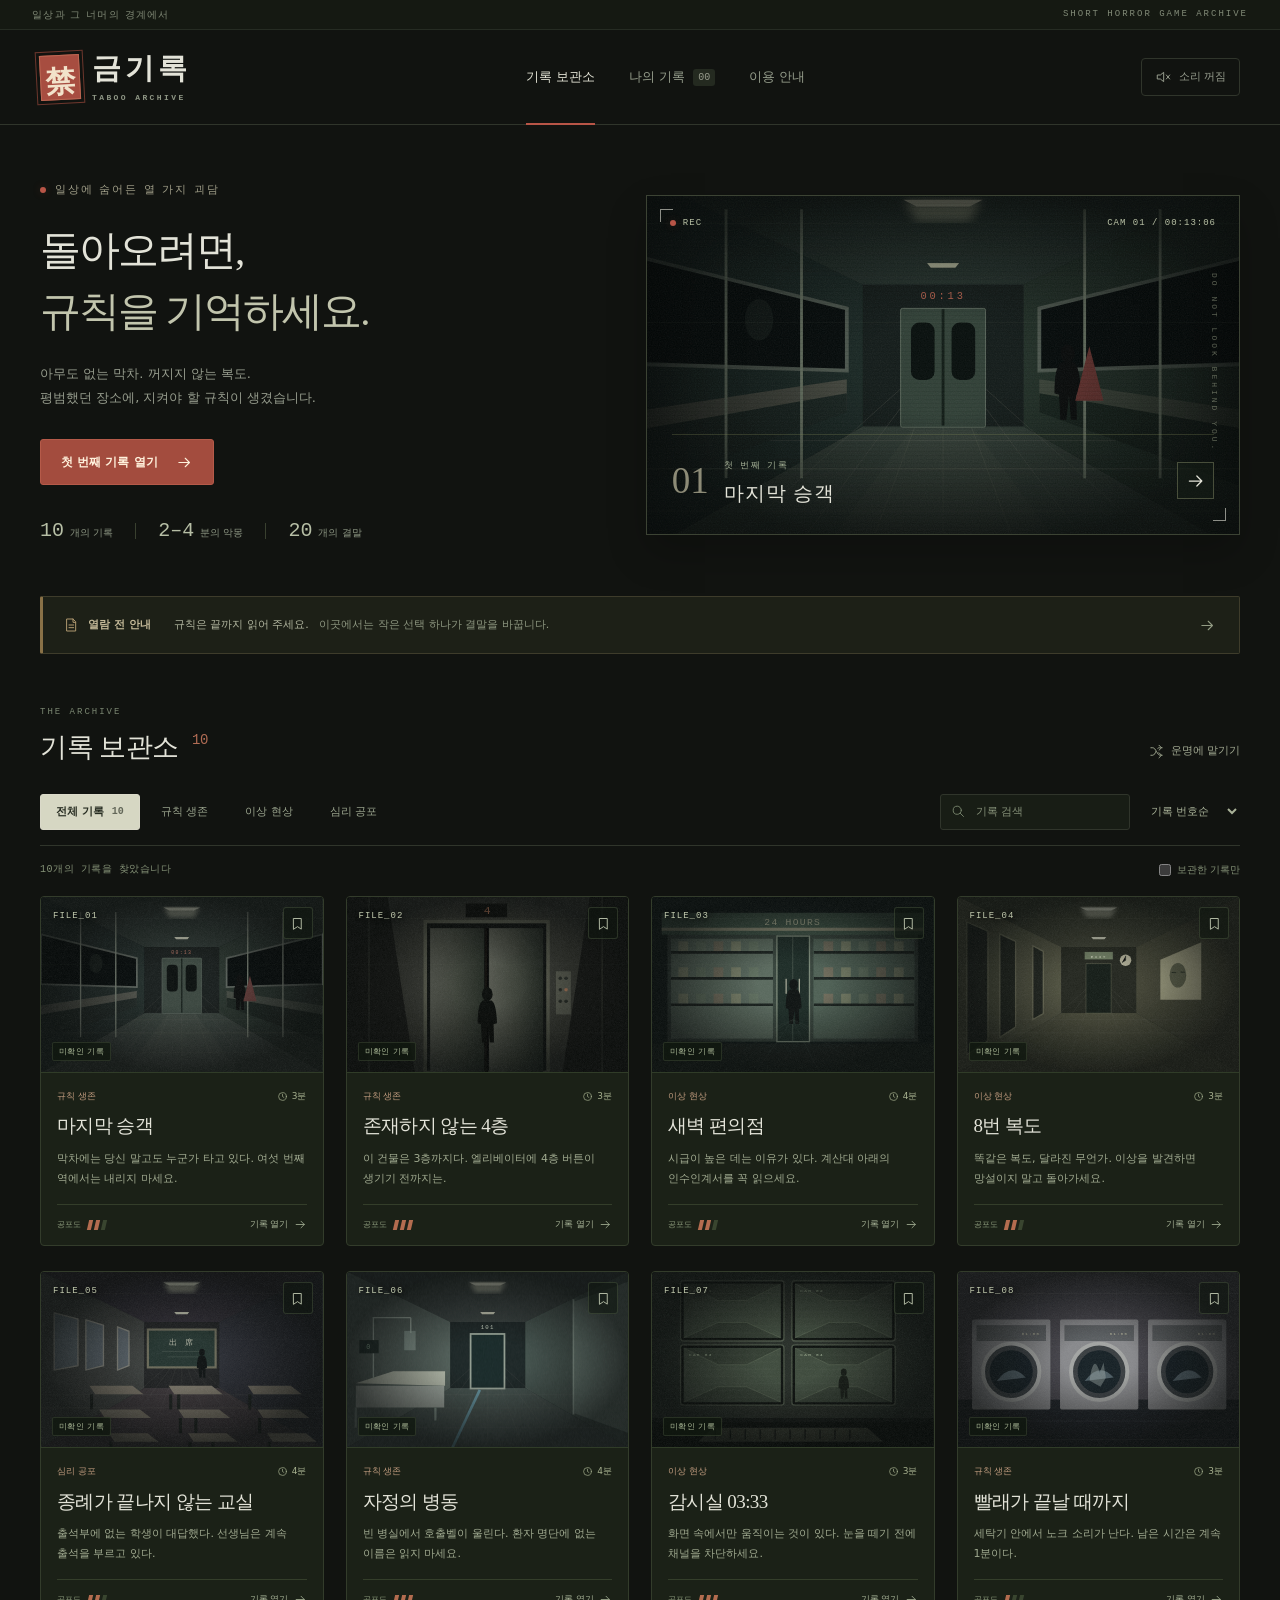
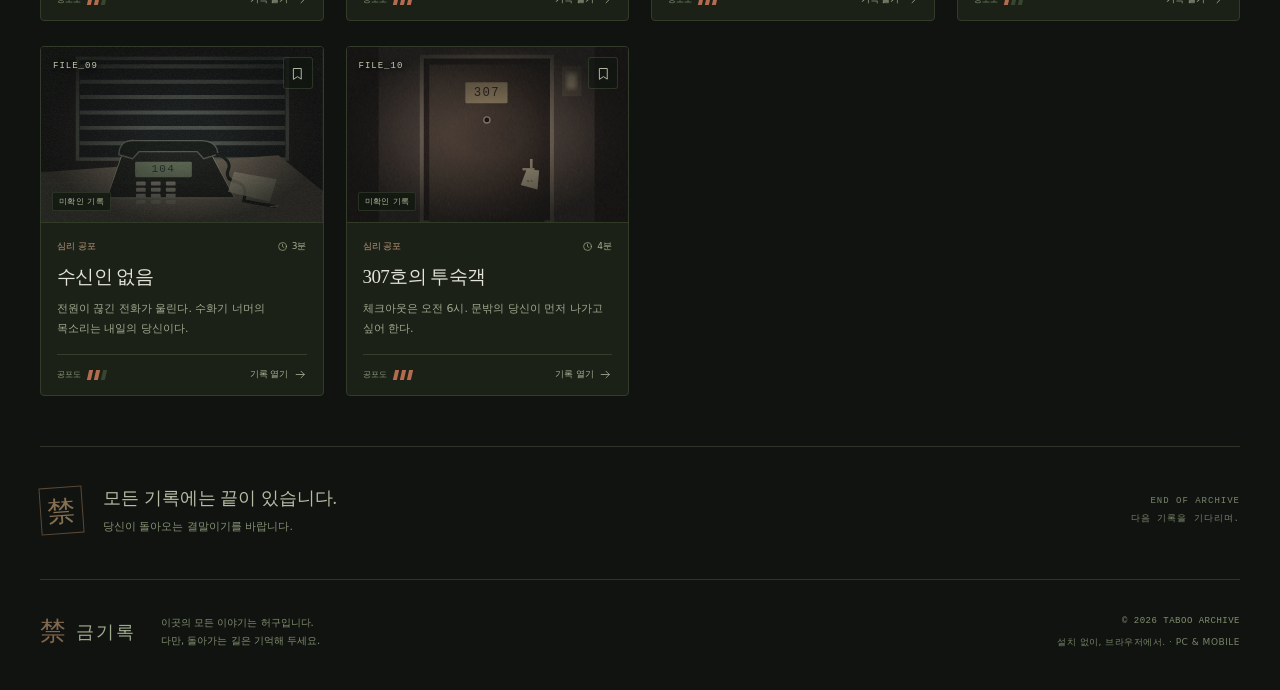
==== index.html @ 71f7e5e2 "Publish Taboo Archive with ten short horror games" ====
<!doctype html>
<html lang="ko">
<head>
  <meta charset="UTF-8">
  <meta name="viewport" content="width=device-width, initial-scale=1">
  <meta name="theme-color" content="#111210">
  <meta name="description" content="금기록. 돌아오려면 규칙을 기억하세요. 설치 없이 즐기는 열 가지 짧은 나폴리탄 공포게임.">
  <title>금기록 — 돌아오려면, 규칙을 기억하세요.</title>
  <link rel="icon" type="image/svg+xml" href="./assets/favicon.svg">
  <link rel="stylesheet" href="./src/styles.css">
  <script type="module" src="./src/app.js"></script>
</head>
<body>
  <a href="#content" class="skip-link">본문으로 건너뛰기</a>
  <div class="topline"><span>일상과 그 너머의 경계에서</span><span>SHORT HORROR GAME ARCHIVE</span></div>
  <header class="site-header">
    <div class="header-inner">
      <a class="brand" href="#" aria-label="금기록 홈"><span class="brand-seal" aria-hidden="true">禁</span><span class="brand-name">금기록<small>TABOO ARCHIVE</small></span></a>
      <nav class="main-nav" aria-label="주 메뉴"><a class="active" id="archive-link" href="#">기록 보관소</a><button id="collection-button" type="button">나의 기록 <span id="collection-count">00</span></button><button id="about-button" type="button">이용 안내</button></nav>
      <button class="sound-button" id="sound-button" type="button" aria-pressed="false" aria-label="환경음 켜기"></button>
    </div>
  </header>
  <div id="storage-warning" class="storage-warning" role="status" hidden></div>
  <main id="content" tabindex="-1"><p class="loading">기록을 불러오고 있습니다.</p></main>
  <footer class="site-footer"><a class="footer-brand" href="#">禁 <span>금기록</span></a><p>이곳의 모든 이야기는 허구입니다.<br>다만, 돌아가는 길은 기억해 두세요.</p><div><span>© 2026 TABOO ARCHIVE</span><small>설치 없이, 브라우저에서. · PC & MOBILE</small></div></footer>
  <dialog id="info-dialog" aria-labelledby="dialog-title"><div class="dialog-top"><span class="eyebrow">TABOO ARCHIVE</span><button id="close-dialog" class="icon-button" aria-label="닫기" type="button">×</button></div><div id="dialog-content"></div></dialog>
  <div id="toast" class="toast" role="status" hidden></div>
  <noscript><p class="noscript">게임을 실행하려면 브라우저의 JavaScript를 켜 주세요.</p></noscript>
</body>
</html>
---- src/styles.css ----
@charset "UTF-8";
:root{color-scheme:dark;--bg:#111310;--panel:#191c17;--paper:#d7d2bd;--text:#e3e3d8;--muted:#969c8d;--dim:#777f70;--line:#30352b;--red:#b85547;--red-bright:#d27461;--serif:"Noto Serif KR","Batang","바탕",Georgia,serif;--sans:"Pretendard","Noto Sans KR","Malgun Gothic",system-ui,sans-serif;--mono:Consolas,"Courier New",monospace}
*{box-sizing:border-box}
html{scroll-behavior:smooth;scroll-padding-top:24px}
body{margin:0;background:var(--bg);color:var(--text);font-family:var(--sans);font-size:14px;line-height:1.7;word-break:keep-all;overflow-wrap:anywhere}
button,input,select{font:inherit}
button,a,input,select,summary{-webkit-tap-highlight-color:transparent}
button,a{touch-action:manipulation}
button{color:inherit;cursor:pointer}
a{color:inherit;text-decoration:none}
button{border:0;background:none}
button:disabled{cursor:default;opacity:.4}
button:not(:disabled),a{transition:color .18s,background .18s,border-color .18s,transform .18s}
button:focus-visible,a:focus-visible,input:focus-visible,select:focus-visible,summary:focus-visible{outline:2px solid var(--red-bright);outline-offset:5px}
[tabindex="-1"]:focus{outline:none}
[hidden]{display:none!important}
::selection{background:#743b34;color:#fff}
h1,h2,h3,p{margin:0}
.icon{width:20px;height:20px;flex-shrink:0;vertical-align:middle}
.sr-only{position:absolute;width:1px;height:1px;padding:0;margin:-1px;overflow:hidden;clip:rect(0,0,0,0);white-space:nowrap;border:0}
.skip-link{position:fixed;top:-100px;left:12px;z-index:100;background:var(--paper);color:#111;padding:12px}.skip-link:focus{top:12px}
.topline{height:30px;border-bottom:1px solid #262c23;padding:0 max(32px,calc((100vw - 1240px)/2));display:flex;justify-content:space-between;align-items:center;color:#818a77;font-size:10px;letter-spacing:1.3px;background:#151912}.topline span:last-child{font-family:var(--mono);font-size:9px;letter-spacing:2px}
.site-header{border-bottom:1px solid var(--line)}
.header-inner{max-width:1240px;margin:auto;min-height:94px;display:flex;align-items:center;justify-content:space-between;gap:36px}
.brand{display:flex;gap:12px;align-items:center;flex-shrink:0}.brand-seal{width:40px;height:45px;display:grid;place-items:center;background:#a74d40;color:#f2e2ca;font-family:var(--serif);font-weight:700;font-size:30px;transform:rotate(-3deg);border:1px solid #bb6753;outline:1px solid #6e372d;outline-offset:3px}.brand-name{display:block;font-family:var(--serif);font-size:29px;font-weight:700;line-height:1.15;letter-spacing:4px}.brand-name small{display:block;font-family:var(--mono);font-size:8px;color:#8f9785;letter-spacing:2.4px;margin-top:8px}
.main-nav{display:flex;gap:34px;align-items:center;height:94px}.main-nav>a,.main-nav>button{display:flex;align-items:center;gap:8px;height:100%;padding:0;font-size:13px;color:#969e8c;position:relative}.main-nav .active{color:#e5e5d7}.main-nav .active:after{content:"";position:absolute;bottom:-1px;left:0;right:0;height:2px;background:var(--red)}.main-nav>button:hover,.main-nav>a:hover{color:var(--text)}.main-nav #collection-count{font-family:var(--mono);color:#979b8c;font-size:10px;background:#242a20;border-radius:3px;padding:0 5px}
.sound-button{border:1px solid var(--line);padding:9px 13px;border-radius:4px;font-size:11px;display:flex;gap:8px;align-items:center;color:var(--muted)}.sound-button .icon{width:16px;height:16px}.sound-button[aria-pressed="true"]{color:var(--paper);border-color:#7b5643}.sound-button:hover{background:#23271e}
.home-wrap{max-width:1240px;margin:auto}.hero{display:grid;grid-template-columns:1fr 1.05fr;gap:60px;align-items:center;padding:56px 0 48px}.eyebrow{font-family:var(--mono);font-size:10px;letter-spacing:2px;color:var(--muted);display:flex;align-items:center;gap:9px}.hero-copy>.eyebrow{font-family:var(--sans);font-size:11px;letter-spacing:2px;color:#a19f89}.red-dot{display:inline-block;width:6px;height:6px;flex-shrink:0;border-radius:50%;background:var(--red);box-shadow:0 0 9px #b24e3c35}.hero h1{font-family:var(--serif);font-size:47px;letter-spacing:-2px;font-weight:500;line-height:1.5;margin:20px 0 19px}.hero h1 em{font-style:normal;color:#c2c5ad}.hero-copy>p{font-size:13px;line-height:1.9;color:var(--muted)}.hero-actions{display:flex;align-items:center;gap:18px;margin-top:28px}.button{display:inline-flex;align-items:center;justify-content:center;gap:18px;min-height:45px;padding:12px 20px;border:1px solid transparent;border-radius:3px;font-size:12px;font-weight:600}.button .icon{width:17px;height:17px}.primary{background:#a34c3e;border-color:#b55a49;color:#fff1dc}.primary:hover:not(:disabled){background:#b85c49;box-shadow:0 4px 20px #0003}.secondary{background:#262d21;border-color:#46503c;color:#d3d8c3}.secondary:hover:not(:disabled){background:#35402c;border-color:#6f775f}.full{width:100%}.hero-note{font-size:10px;color:#858d7b;display:flex;align-items:center;gap:6px}.hero-note .icon{width:13px;height:13px}.hero-stats{display:flex;align-items:center;gap:22px;margin-top:29px}.hero-stats>div{display:flex;align-items:baseline;gap:6px}.hero-stats strong{font-family:var(--mono);font-size:20px;font-weight:400;color:#b6bea5}.hero-stats span:not(.stat-divider){font-size:10px;color:#8c9582}.stat-divider{height:16px;width:1px;background:#39402f}
.hero-visual{position:relative;height:363px;overflow:hidden;border:1px solid #3c4334;box-shadow:0 18px 38px #0003;background:#202d24}.scene-art{display:block;width:100%;height:100%}.hero-visual>.scene-art{position:absolute;inset:0;filter:brightness(.9);transform:scale(1.02)}.hero-visual:after{content:"";position:absolute;inset:0;pointer-events:none;background:repeating-linear-gradient(transparent 0px,transparent 3px,#05080522 4px);box-shadow:inset 0 0 90px #0007}.hero-image-top{position:absolute;z-index:1;top:20px;left:23px;right:23px;display:flex;justify-content:space-between;color:#b9c1a5;font-family:var(--mono);font-size:9px;letter-spacing:1px}.hero-image-top>span:first-child{display:flex;align-items:center;gap:7px}.crosshair{position:absolute;width:13px;height:13px;z-index:1;border-color:#969e77;opacity:.6}.top-left{left:13px;top:13px;border-top:1px solid;border-left:1px solid}.bottom-right{right:13px;bottom:13px;border-bottom:1px solid;border-right:1px solid}.hero-annotation{position:absolute;z-index:2;left:25px;right:25px;bottom:24px;display:flex;align-items:center;gap:15px;border-top:1px solid #777d514f;padding-top:17px}.hero-annotation>span{font-family:var(--serif);font-size:37px;line-height:1;color:#c3bea2;opacity:.7}.hero-annotation small{font-size:9px;color:#a3af95;letter-spacing:2px}.hero-annotation strong{display:block;font-family:var(--serif);font-size:20px;font-weight:400;letter-spacing:1px}.hero-annotation a{margin-left:auto;width:37px;height:37px;border:1px solid #787e5f88;display:grid;place-items:center;background:#171e1677}.hero-annotation a:hover{background:#4b4430}.image-side-note{position:absolute;right:18px;top:77px;writing-mode:vertical-rl;font-family:var(--mono);color:#9fa78d;font-size:8px;letter-spacing:3px;opacity:.65}
.notice{display:flex;gap:23px;align-items:center;min-height:58px;border:1px solid #3e3c2b;border-left:3px solid #897147;border-radius:2px;background:#1d2017;padding:12px 20px}.notice-label{display:flex;gap:9px;align-items:center;font-size:11px;font-weight:600;white-space:nowrap;color:#c3b898}.notice-label .icon{width:16px;height:16px;color:#ae976e}.notice p{font-size:11px;color:#b1b59f}.notice p span{color:#8d9680;margin-left:7px}.notice>button{margin-left:auto;padding:3px;color:#939c84}.notice>button .icon{width:17px;height:17px}
.archive{padding-top:51px}.section-heading{display:flex;justify-content:space-between;align-items:flex-end;gap:16px;margin-bottom:27px}.section-heading .eyebrow{font-size:9px;letter-spacing:2px;color:#7a8671;margin-bottom:8px}.section-heading h2{font-family:var(--serif);font-size:27px;font-weight:500;letter-spacing:-.5px;line-height:1.4}.section-heading h2 span{font-family:var(--mono);font-size:14px;color:#b16c54;vertical-align:top;margin-left:7px;line-height:1.7}.random-button{display:flex;align-items:center;gap:7px;color:#a1a891;font-size:11px;padding:6px 0}.random-button .icon{width:15px;height:15px}.random-button:hover{color:#e2ddc6}
.archive-toolbar{display:flex;justify-content:space-between;gap:16px;padding-bottom:15px;border-bottom:1px solid var(--line)}.filter-tabs{display:flex;gap:5px;flex-wrap:wrap}.filter-tabs>button{border:1px solid transparent;padding:8px 15px;border-radius:3px;font-size:11px;color:#9ba58e;display:flex;align-items:center;gap:8px}.filter-tabs>button.selected{background:#d6d7c3;color:#252b20;border-color:#dad9c9;font-weight:700}.filter-tabs>button:not(.selected):hover{background:#252c20}.filter-tabs>button span{font-family:var(--mono);font-size:10px;opacity:.65}.catalog-tools{display:flex;gap:14px;align-items:center}.search-box{display:flex;align-items:center;gap:8px;border:1px solid var(--line);padding:7px 10px;border-radius:3px;background:#181d15;max-width:190px}.search-box .icon{width:15px;height:15px;color:#79866d}.search-box input{width:100%;min-width:0;border:none;background:none;color:var(--text);font-size:11px;outline:none}.search-box:focus-within{border-color:#9d634d}.search-box input::placeholder{color:#859078}.sort-label select{background:var(--bg);color:#a9b298;border:0;padding:6px 3px;font-size:11px;cursor:pointer}.filter-summary{display:flex;align-items:center;justify-content:space-between;padding:15px 0 18px;gap:12px;color:#849176;font-size:10px}.filter-summary p{font-family:var(--mono);letter-spacing:.5px}.saved-filter{display:flex;gap:6px;align-items:center;cursor:pointer}.saved-filter input{accent-color:#ae5e46;width:12px;height:12px;margin:0}
.game-grid{display:grid;grid-template-columns:repeat(4,minmax(0,1fr));gap:25px 22px}.game-card{border:1px solid #333c2b;border-radius:4px;background:#1b2117;overflow:hidden;position:relative;transition:border-color .2s,transform .2s,box-shadow .2s}.game-card:hover{border-color:#727d5c;transform:translateY(-4px);box-shadow:0 14px 24px #0002}.card-picture{position:relative;aspect-ratio:1.6;overflow:hidden;background:#162016;border-bottom:1px solid #303c28}.art-link{display:block;width:100%;height:100%}.card-picture .scene-art{transition:transform .6s,filter .6s;filter:saturate(.7)}.game-card:hover .scene-art{transform:scale(1.055);filter:saturate(.95) brightness(1.15)}.file-number{position:absolute;top:12px;left:12px;color:#c1c9ad;font-family:var(--mono);font-size:9px;letter-spacing:1px;text-shadow:1px 1px 5px #000}.bookmark-button{display:grid;place-items:center;width:30px;height:32px;background:#10170f88;color:#b9c2aa;border:1px solid #74866444;border-radius:3px}.bookmark-button:hover,.bookmark-button.saved{color:#e4b68c;background:#463a25cc;border-color:#a08a5799}.bookmark-button.saved .icon{fill:#80633e88}.bookmark-button .icon{width:15px;height:15px}.card-picture .bookmark-button{position:absolute;right:10px;top:10px}.card-status{position:absolute;left:11px;bottom:11px;font-size:8px;letter-spacing:.4px;padding:2px 6px;background:#11190fbf;color:#acba98;border:1px solid #7d8a6338;border-radius:2px;pointer-events:none}.card-status.is-clear{color:#beca8b;background:#2b3c20e6}.picture-arrow{position:absolute;right:13px;bottom:11px;color:#d5d9ba;opacity:0;transform:translateX(-5px);transition:.2s;pointer-events:none}.game-card:hover .picture-arrow{opacity:1;transform:none}.card-body{padding:16px 16px 13px}.card-meta{display:flex;align-items:center;justify-content:space-between;font-size:9px;color:#a7b18f;margin-bottom:8px}.card-meta>span:first-child{color:#c19c7f}.card-meta>span:last-child{display:flex;align-items:center;gap:4px}.card-meta .icon{width:11px;height:11px}.card-body h3{font-family:var(--serif);font-size:19px;font-weight:500;line-height:1.45;letter-spacing:-.6px;margin-bottom:9px}.card-body h3 a:after{content:"";position:absolute;inset:0;z-index:1}.card-picture .bookmark-button{z-index:2}.card-body>p{font-size:11px;color:#a0aa90;line-height:1.8;min-height:40px;display:-webkit-box;-webkit-line-clamp:2;-webkit-box-orient:vertical;overflow:hidden}.card-bottom{margin-top:15px;padding-top:12px;border-top:1px solid #343e2a;display:flex;align-items:center;justify-content:space-between;gap:8px}.fear{display:flex;align-items:center;gap:3px}.fear-label{font-size:8px;color:#8a997a;margin-right:4px}.fear i{display:block;width:4px;height:10px;background:#39452f;transform:skew(-13deg)}.fear i.filled{background:#b36c4f}.play-link{display:flex;align-items:center;gap:5px;font-size:9px;color:#a7b397}.play-link .icon{width:13px;height:13px}
.archive-bottom{border-top:1px solid var(--line);margin-top:50px;padding:36px 0 42px;display:flex;gap:20px;align-items:center}.seal-outline{display:grid;place-items:center;border:1px solid #5b4936;color:#867052;width:43px;height:47px;font-family:var(--serif);font-size:28px;transform:rotate(-4deg)}.archive-bottom h2{font-family:var(--serif);font-size:18px;font-weight:400;color:#b6bda5;margin-bottom:4px}.archive-bottom p{font-size:11px;color:#859274}.bottom-label{margin-left:auto;font-family:var(--mono);font-size:9px;letter-spacing:1px;line-height:2;color:#79866c;text-align:right}.site-footer{border-top:1px solid var(--line);max-width:1240px;margin:auto;padding:30px 0 36px;display:flex;align-items:center;gap:25px;color:#82916f}.footer-brand{font-family:var(--serif);font-size:26px;color:#81674d;display:flex;align-items:center;gap:10px}.footer-brand span{font-size:18px;color:#9faa8c;letter-spacing:2px}.site-footer p{font-size:10px;line-height:1.8}.site-footer>div{margin-left:auto;text-align:right;font-family:var(--mono);font-size:9px;letter-spacing:.5px}.site-footer small{display:block;font-family:var(--sans);font-size:9px;margin-top:6px;color:#778567}
.empty-state{grid-column:1/-1;text-align:center;border:1px dashed #445237;padding:55px 20px;color:var(--muted)}.empty-state>span{display:block;font-family:var(--serif);font-size:38px;color:#ad7d5a}.empty-state h3{font-size:17px;font-weight:500;margin:8px 0}.empty-state p{font-size:12px;margin-bottom:20px}.loading,.noscript{padding:70px;text-align:center}.storage-warning{background:#3d3020;color:#e4d2a8;padding:12px 24px;font-size:12px;text-align:center}.toast{position:fixed;bottom:24px;left:50%;transform:translateX(-50%);background:#d9d8be;color:#222a1c;border:1px solid #ede7cd;border-radius:4px;padding:11px 22px;font-size:12px;box-shadow:0 6px 30px #0006;z-index:30;max-width:calc(100vw - 32px);text-align:center}
/* The playable archive: a screen and the paper rules always within reach. */
.game-wrap{max-width:1140px;margin:auto;padding:29px 0 55px}.game-breadcrumb{display:flex;justify-content:space-between;align-items:center;color:#95a480;font-size:11px;margin-bottom:26px;gap:16px}.game-breadcrumb a{display:flex;gap:7px;align-items:center}.game-breadcrumb a:hover{color:#e4e0c7}.game-breadcrumb .icon{width:15px;height:15px}.game-breadcrumb>span{font-family:var(--mono);font-size:9px;letter-spacing:1px;color:#7e9069}.game-heading{display:flex;align-items:center;justify-content:space-between;margin-bottom:25px}.game-heading h1{font-family:var(--serif);font-weight:500;font-size:32px;letter-spacing:-1px;margin-top:7px}.game-heading .eyebrow{font-family:var(--sans);font-size:10px;color:#b29272;letter-spacing:1px}.game-heading .eyebrow span{color:#58644b;margin:0 3px}.game-heading .bookmark-button{width:38px;height:40px}.game-layout{display:grid;grid-template-columns:minmax(0,1fr) 315px;gap:30px;align-items:start}.game-stage{aspect-ratio:1.9;position:relative;overflow:hidden;border:1px solid #48513a;border-bottom:none;background:#19231a}.game-stage:after{content:"";pointer-events:none;position:absolute;inset:0;background:repeating-linear-gradient(transparent,transparent 3px,#090f0720 4px);box-shadow:inset 0 0 50px #02060277}.game-stage>.scene-art{position:absolute;inset:0}.stage-top,.stage-bottom{position:absolute;z-index:1;left:18px;right:18px;display:flex;align-items:center;justify-content:space-between;gap:10px;color:#c1caad;font-size:9px;letter-spacing:1px;text-shadow:1px 2px 5px #000;font-family:var(--mono)}.stage-top{top:15px}.stage-top>span:first-child{display:flex;align-items:center;gap:7px}.stage-top>span:last-child{font-family:var(--sans);font-size:10px}.stage-bottom{bottom:15px;color:#aab895}.stage-finished .scene-art{filter:saturate(.45)}.progress-track{height:3px;background:#2e3c26}.progress-track>span{display:block;height:100%;background:#ac6d4b;transition:width .4s}.story-panel{border:1px solid #394730;border-top:none;background:#1b2418;padding:30px}.story-panel>.eyebrow{font-size:9px;color:#a39371;letter-spacing:2px;margin-bottom:12px}.story-panel h2{font-family:var(--serif);font-weight:500;font-size:24px;line-height:1.5;letter-spacing:-.5px;margin-bottom:17px}.story-text{font-size:14px;line-height:2;color:#bac5a8;margin-bottom:24px}.intro-note{padding:13px 15px;background:#27301f;border:1px solid #414b32;color:#abbc93;font-size:11px;display:flex;align-items:flex-start;gap:9px;margin:25px 0 20px}.intro-note .icon{width:16px;height:16px;margin-top:2px}.control-note{font-size:10px;color:#8b9c76;text-align:center;margin-top:14px}.game-bottom-note{font-size:10px;color:#91a079;margin-top:14px;display:flex;align-items:center;gap:7px;flex-wrap:wrap}.game-bottom-note .icon{width:14px;height:14px}.game-bottom-note .text-button{margin-left:auto}.text-button{font-size:11px;color:#a7b88e;text-decoration:underline;text-underline-offset:4px;padding:4px 0}.text-button:hover:not(:disabled){color:#e0dfbb}
.rules-panel details{border:1px solid #666449;background:#d2cbb0;color:#323b28}.rules-panel summary{padding:13px 18px;display:flex;align-items:center;gap:9px;font-size:12px;font-weight:600;cursor:pointer;list-style:none;border-bottom:1px solid #a8a082;background:#c3bea3}.rules-panel summary::-webkit-details-marker{display:none}.rules-panel summary>.icon{width:16px;height:16px}.rules-panel summary>span{margin-left:auto;font-size:20px;line-height:1}.rules-panel details:not([open]) summary>span{font-size:0}.rules-panel details:not([open]) summary>span:after{content:"+";font-size:20px}.rule-sheet{padding:25px 24px 55px;position:relative;background:repeating-linear-gradient(transparent,transparent 27px,#756c4010 28px)}.paper-label{font-family:var(--mono);font-size:9px;letter-spacing:1px;color:#6b6a4d}.rule-sheet h2{font-family:var(--serif);font-size:21px;line-height:1.6;margin:17px 0 20px;font-weight:700}.rule-sheet h2 em{font-style:normal;font-weight:400;font-size:18px;color:#695b3d}.rule-sheet ol{padding:0;margin:0;list-style:none;counter-reset:rule}.rule-sheet li{counter-increment:rule;position:relative;padding-left:25px;margin:0 0 20px;font-size:12px;line-height:1.9;color:#3e462e}.rule-sheet li:before{content:counter(rule,decimal-leading-zero);position:absolute;left:0;top:3px;font-family:var(--mono);font-size:10px;color:#8f4a37}.rule-footnote{border-top:1px dashed #8a8768;padding-top:15px;font-size:10px;line-height:1.9;color:#696c50}.paper-stamp{position:absolute;bottom:10px;right:20px;transform:rotate(-9deg);border:2px solid #a45b4688;padding:3px 9px;font-family:var(--serif);font-size:13px;font-weight:700;color:#a45b46aa;letter-spacing:3px}
.choice-list{display:grid;gap:9px}.choice-button{display:flex;align-items:center;gap:15px;text-align:left;width:100%;padding:15px 17px;border:1px solid #4c5b3b;background:#242f1e;border-radius:3px;font-size:12px;line-height:1.7;min-height:54px;color:#d0dac0}.choice-button:hover{background:#38452a;border-color:#889663}.choice-number{font-family:var(--mono);font-size:10px;color:#94a379;min-width:18px}.choice-button>.icon{margin-left:auto;width:16px;height:16px;color:#9eac83}.evidence-row{display:flex;flex-wrap:wrap;gap:12px;margin:-2px 0 24px}.evidence-row>div{background:#131e12;border:1px solid #3c4d2e;padding:11px 17px;flex:1;min-width:110px}.evidence-row small{display:block;color:#9ba984;font-size:10px;margin-bottom:4px}.evidence-row strong{font-family:var(--mono);font-weight:400;font-size:16px;color:#dbd7af}.code-form>label,.control-label{display:block;font-size:11px;color:#aebd96;margin-bottom:12px}.code-form>div{display:flex;gap:12px}.code-form input{min-width:0;flex:1;width:100%;border:1px solid #6e7952;background:#111e12;color:#e4d6aa;letter-spacing:12px;font-size:28px;line-height:1.5;padding:8px 15px;font-family:var(--mono)}.code-form input::placeholder{color:#6b7b52;opacity:1}.code-form>p{font-size:10px;color:#9aa983;margin-top:10px}.sequence-slots{display:flex;gap:7px;margin-bottom:18px}.sequence-slots>span{flex:1;min-height:44px;display:grid;place-items:center;border:1px dashed #5b6a45;background:#15200f;color:#869a6b;font-size:11px}.sequence-slots>span.entered{color:#ebdbb4;border-style:solid;border-color:#9e8752;background:#383b22}.sequence-buttons{display:flex;flex-wrap:wrap;gap:8px}.sequence-buttons>button{min-width:54px;flex:1;padding:12px 14px}.sequence-actions{display:flex;align-items:center;justify-content:space-between;margin-top:20px;gap:15px}.inspect-grid{display:grid;grid-template-columns:repeat(2,minmax(0,1fr));gap:10px}.inspect-button{padding:14px;text-align:left;background:#25331e;border:1px solid #4a6036;font-size:13px;color:#c2d3aa;border-radius:3px}.inspect-button>span{display:flex;align-items:center;justify-content:space-between;color:#91a676;font-family:var(--mono);font-size:9px;margin-bottom:9px}.inspect-button .icon{width:17px;height:17px}.inspect-button.selected{background:#44432a;border-color:#b19b60;color:#efe3c0}.inspect-button:hover{border-color:#b1ba87}.inspection-detail{margin:16px 0;padding:16px 18px;background:#141e11;border-left:2px solid #9f9060;min-height:80px;color:#becba6;font-size:12px;line-height:1.9}.feedback-label{color:#becb8f!important}.feedback-label .icon{width:14px;height:14px}.ending{position:relative;text-align:center;padding:15px 0 4px}.ending-stamp{display:table;margin:0 auto 20px;color:#b2c28b;border:2px solid #95ac63;padding:7px 18px;letter-spacing:4px;font-family:var(--serif);font-size:22px;transform:rotate(-5deg);opacity:.9}.lost .ending-stamp{color:#d39375;border-color:#c87c5c}.ending>.eyebrow{justify-content:center;font-size:9px;color:#9bab80;margin:0 0 12px}.ending h2{font-size:28px}.ending .story-text{max-width:510px;margin-left:auto;margin-right:auto}.ending .failure-reason{color:#d1b396}.ending-record{padding:12px 0;border-top:1px solid #455335;border-bottom:1px solid #455335;font-size:11px;color:#a7b790;display:flex;align-items:center;justify-content:center;gap:8px}.ending-record .icon{width:14px;height:14px}.ending-actions{display:flex;justify-content:center;gap:10px;margin-top:23px}.ending-home{display:inline-block;margin-top:18px;color:#a0b282;font-size:11px;text-decoration:underline;text-underline-offset:4px}
dialog{border:1px solid #616c4a;background:#1d2719;color:var(--text);width:min(590px,calc(100vw - 32px));max-height:85dvh;padding:25px 30px 30px;border-radius:5px;box-shadow:0 25px 100px #0008;overflow-y:auto}dialog::backdrop{background:#050904cb;backdrop-filter:blur(5px)}.dialog-top{display:flex;align-items:center;justify-content:space-between;margin-bottom:13px}.dialog-top .eyebrow{font-size:9px;color:#a4ae89}.icon-button{font-size:30px;font-weight:300;width:35px;height:35px;line-height:1;border:1px solid #495738;border-radius:3px;color:#b7c69d}.icon-button:hover{background:#3b472b}dialog h2{font-family:var(--serif);font-size:26px;font-weight:500;margin-bottom:18px}dialog p{font-size:12px;color:#b2c19a;line-height:1.9}.about-list{list-style:none;padding:0;margin:20px 0}.about-list li{border-top:1px solid #415231;padding:15px 0}.about-list strong{display:block;font-size:12px;font-weight:600;color:#d5dbbb;margin-bottom:5px}.about-list span{font-size:11px;color:#adbd94;line-height:1.8}.small-copy{font-size:10px!important;color:#98a77d!important}.dialog-actions{display:flex;gap:12px;margin-top:23px}.collection-stats{display:flex;gap:35px;border-bottom:1px solid #425332;padding-bottom:20px;margin-bottom:6px}.collection-stats strong{display:block;font-family:var(--mono);font-size:31px;font-weight:400;color:#c6cdab}.collection-stats small{font-size:12px;margin-left:4px;color:#889f71}.collection-stats span{font-size:10px;color:#a3b78a}.collection-item{display:flex;gap:15px;align-items:center;border-bottom:1px solid #3a4c2b;padding:13px 0;font-size:12px}.collection-item:hover{background:#2d3c22}.collection-number{font-family:var(--mono);font-size:11px;color:#a59875}.collection-item>span:nth-child(2){flex:1}.collection-item small{display:block;font-size:9px;color:#9ab17e;margin-top:3px}.collection-item>div{display:flex;gap:5px}.ending-dot{padding:3px 6px;font-size:8px;color:#899877;border:1px solid #445535;border-radius:2px}.found-good{border-color:#839a56;background:#3d512a;color:#d0e3a9}.found-lost{border-color:#a16d4d;background:#5c3e28;color:#efbd94}
@media(min-width:1500px){.hero{gap:75px}.hero-visual{height:380px}.hero h1{font-size:49px}}
@media(max-width:1320px){.header-inner,.home-wrap,.site-footer{margin-left:40px;margin-right:40px}.game-wrap{margin-left:40px;margin-right:40px}.hero{gap:40px}.hero h1{font-size:41px}.hero-note{display:none}.hero-visual{height:340px}}
@media(max-width:1050px){.hero{gap:30px}.hero h1{font-size:34px}.hero-visual{height:310px}.hero-stats{gap:13px}.game-grid{grid-template-columns:repeat(3,minmax(0,1fr))}.main-nav{gap:22px}.notice p span{display:none}.game-layout{grid-template-columns:minmax(0,1fr) 280px;gap:20px}.rule-sheet{padding-left:20px;padding-right:20px}.story-panel{padding:24px}.archive-toolbar{flex-wrap:wrap}.catalog-tools{margin-left:auto}.search-box{max-width:160px}}
@media(max-width:760px){.topline{padding:0 22px;height:27px}.topline span:last-child{font-size:7px;letter-spacing:1px}.header-inner,.home-wrap,.site-footer{margin-left:22px;margin-right:22px}.header-inner{gap:16px;min-height:82px;flex-wrap:wrap;position:relative;padding-bottom:40px;padding-top:18px}.brand-seal{width:29px;height:34px;font-size:23px}.brand{gap:10px}.brand-name{font-size:25px}.brand-name small{font-size:7px;letter-spacing:1.7px;margin-top:5px}.main-nav{position:absolute;bottom:0;left:0;right:0;height:37px;gap:27px}.main-nav>a,.main-nav>button{font-size:11px}.sound-button{margin-left:auto;padding:7px 10px;font-size:10px}.hero{grid-template-columns:1fr;gap:29px;padding:31px 0 29px}.hero-copy>.eyebrow{font-size:10px;letter-spacing:1.4px}.hero h1{font-size:38px;line-height:1.45;margin:17px 0 15px;letter-spacing:-1.7px}.hero-copy>p{font-size:12px}.hero-actions{margin-top:21px;gap:12px}.hero-note{display:flex;font-size:9px}.hero-stats{gap:21px;margin-top:24px}.hero-stats strong{font-size:19px}.hero-stats span:not(.stat-divider){font-size:9px}.hero-visual{height:auto;aspect-ratio:1.8}.hero-annotation{left:19px;right:19px;bottom:18px;padding-top:10px}.hero-annotation>span{font-size:30px}.hero-annotation strong{font-size:18px}.hero-annotation small{font-size:8px}.hero-image-top{font-size:8px;top:17px;left:17px;right:17px}.image-side-note{font-size:7px;top:50px}.notice{padding:12px;gap:12px;min-height:55px}.notice-label{font-size:10px;gap:5px}.notice-label .icon{width:14px;height:14px}.notice p{font-size:10px;line-height:1.6}.notice>button{padding:0}.archive{padding-top:32px}.section-heading{margin-bottom:21px}.section-heading h2{font-size:25px}.section-heading .eyebrow{font-size:8px}.random-button{font-size:10px}.archive-toolbar{gap:12px;padding-bottom:13px}.filter-tabs{width:100%;gap:4px;justify-content:space-between}.filter-tabs>button{padding:7px 9px;font-size:10px;gap:4px}.catalog-tools{width:100%;margin-left:0;justify-content:space-between}.search-box{max-width:none;flex:1}.sort-label select{font-size:10px}.filter-summary{padding:12px 0 14px;font-size:9px}.game-grid{grid-template-columns:repeat(2,minmax(0,1fr));gap:17px 12px}.card-body{padding:11px 11px 10px}.card-body h3{font-size:17px;letter-spacing:-.6px;margin-bottom:7px;min-height:25px}.card-body>p{font-size:10px;line-height:1.8;min-height:36px}.card-meta{font-size:8px;margin-bottom:7px}.card-picture{aspect-ratio:1.35}.file-number{font-size:8px;top:9px;left:9px}.card-picture .bookmark-button{width:26px;height:28px;right:7px;top:7px}.card-picture .bookmark-button .icon{width:13px;height:13px}.card-status{font-size:7px;bottom:8px;left:8px;padding:1px 4px}.card-bottom{margin-top:11px;padding-top:9px;gap:4px}.fear-label{font-size:7px;margin-right:2px}.fear i{width:3px;height:8px;gap:2px}.play-link{font-size:8px;gap:3px}.play-link .icon{width:11px;height:11px}.archive-bottom{margin-top:31px;gap:15px;padding:29px 0}.archive-bottom h2{font-size:15px}.archive-bottom p{font-size:10px}.bottom-label{display:none}.seal-outline{width:33px;height:39px;font-size:24px}.site-footer{flex-wrap:wrap;gap:15px;padding-top:23px;padding-bottom:25px}.site-footer>div{width:100%;margin-left:0;text-align:left;display:flex;justify-content:space-between;gap:12px;font-size:8px}.site-footer small{margin-top:0;font-size:8px}.site-footer p{font-size:9px}.footer-brand{font-size:25px}.footer-brand span{font-size:17px}.game-wrap{margin-left:20px;margin-right:20px;padding-top:22px}.game-breadcrumb{font-size:10px;margin-bottom:20px}.game-breadcrumb>span{font-size:8px;max-width:145px;text-align:right}.game-heading h1{font-size:28px}.game-heading{margin-bottom:20px}.game-layout{grid-template-columns:1fr;gap:20px}.rules-panel{grid-row:1}.rules-panel details{background:#d2cbb0}.rules-panel summary{padding:11px 15px}.rule-sheet{padding:18px 20px 43px}.rule-sheet h2{font-size:18px;margin:10px 0 15px}.rule-sheet h2 br{display:none}.rule-sheet h2 em{margin-left:7px;font-size:16px}.rule-sheet li{font-size:12px;margin-bottom:12px}.rule-footnote{font-size:10px}.game-stage{aspect-ratio:1.75}.story-panel{padding:23px 19px}.story-panel h2{font-size:22px}.story-text{font-size:13px;margin-bottom:22px}.stage-top,.stage-bottom{left:13px;right:13px;font-size:8px}.stage-top>span:last-child{font-size:9px}.choice-button{font-size:12px;padding:13px;gap:11px}.choice-number{font-size:9px}.intro-note{font-size:10px;padding:12px}.game-bottom-note{font-size:9px}.game-bottom-note .text-button{font-size:10px}.sequence-buttons .button{padding:10px;font-size:11px}.sequence-slots{gap:4px}.sequence-slots>span{font-size:10px;min-height:39px}.sequence-actions .button{font-size:11px}.ending h2{font-size:24px}.ending-stamp{font-size:20px}.code-form input{font-size:24px}.ending-actions>.button{padding:11px 16px}.collection-item{gap:10px;font-size:11px}dialog{padding:20px}dialog h2{font-size:24px}.collection-number{font-size:10px}.ending-dot{font-size:7px;padding:3px 4px}.collection-stats{gap:25px}.collection-stats strong{font-size:28px}.collection-item>div{gap:3px}}
@media(max-width:370px){.header-inner,.home-wrap,.site-footer{margin-left:16px;margin-right:16px}.hero h1{font-size:33px}.hero-note{display:none}.hero-stats{gap:15px}.card-body{padding:10px 9px}.card-body h3{font-size:15px}.play-link{font-size:7px}.fear-label{display:none}.filter-tabs>button{padding:7px}.card-meta{font-size:7px}.notice-label .icon{display:none}.game-wrap{margin-left:14px;margin-right:14px}.game-heading h1{font-size:24px}.button{padding:12px 15px}.sequence-slots>span{font-size:9px}.collection-item>div{flex-direction:column}}
@media(prefers-reduced-motion:reduce){html{scroll-behavior:auto}*,*:before,*:after{transition:none!important;animation:none!important}.game-card:hover,.game-card:hover .scene-art{transform:none}}
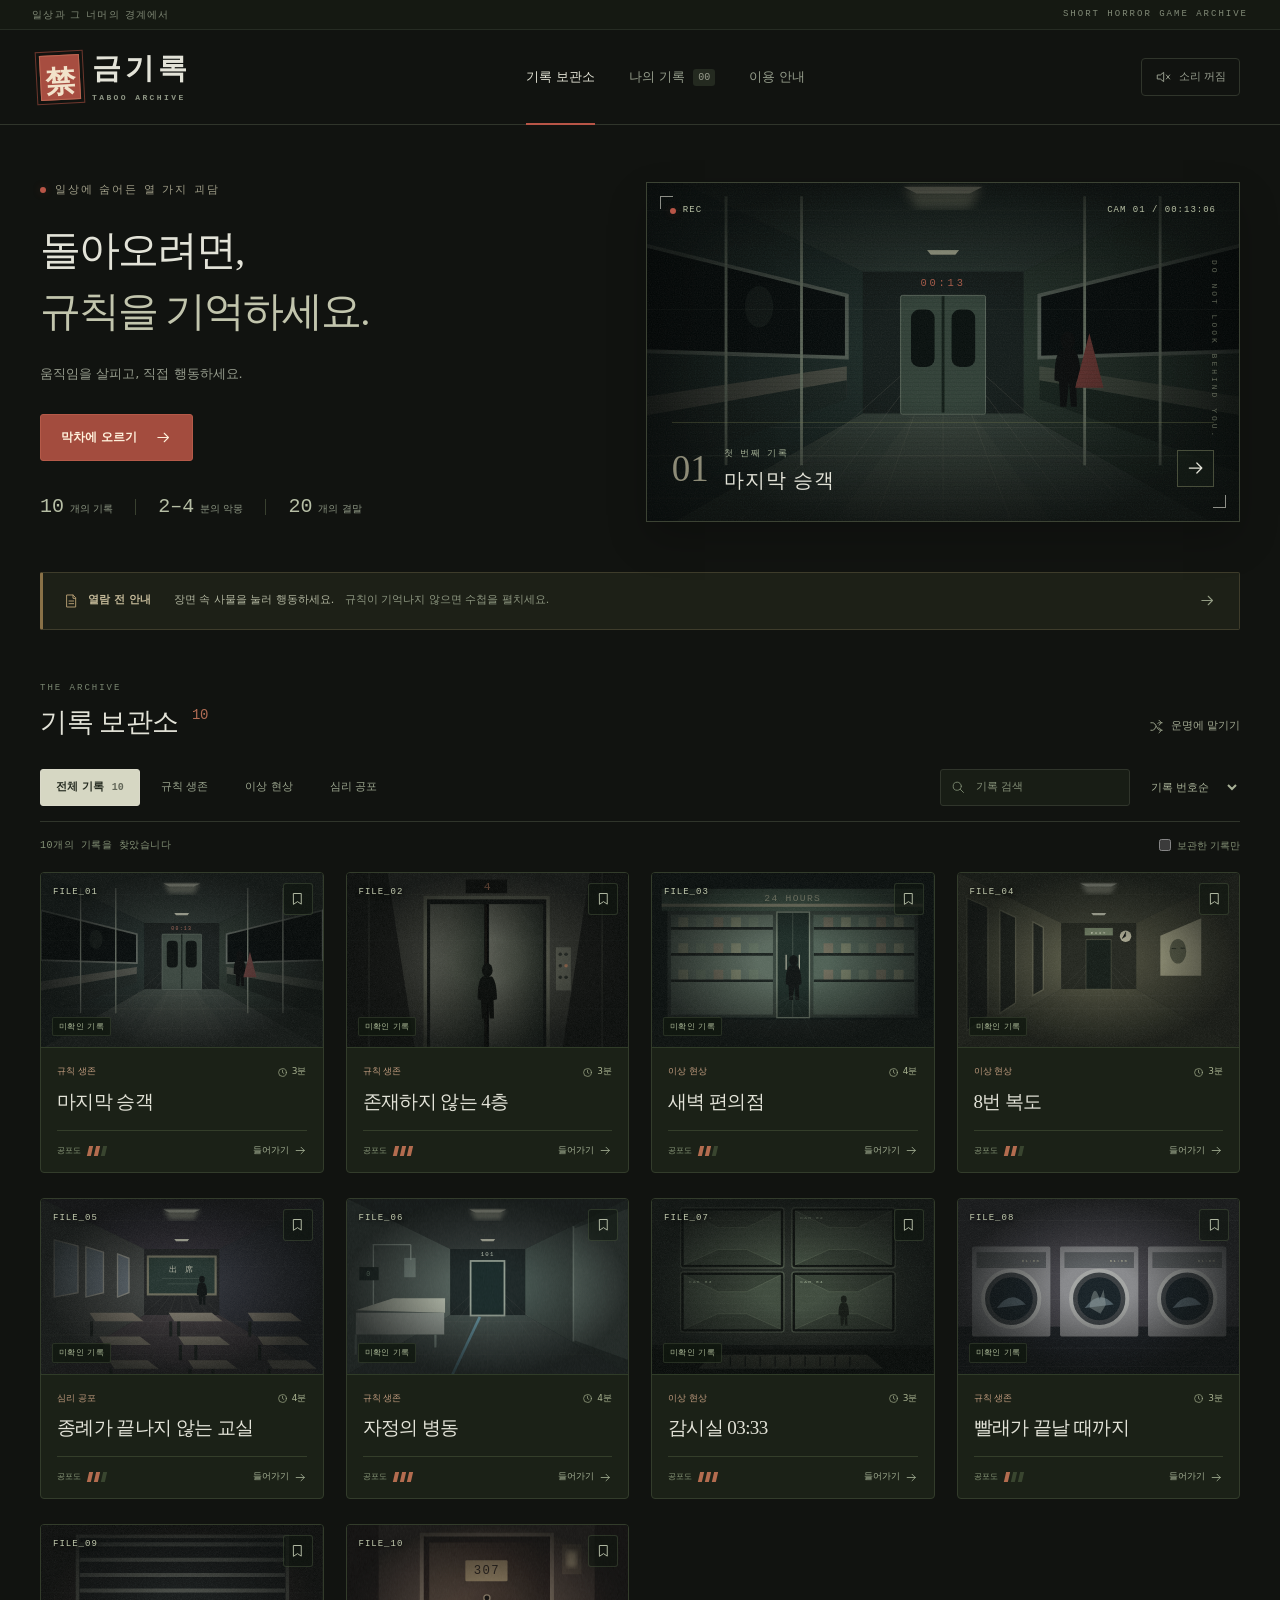
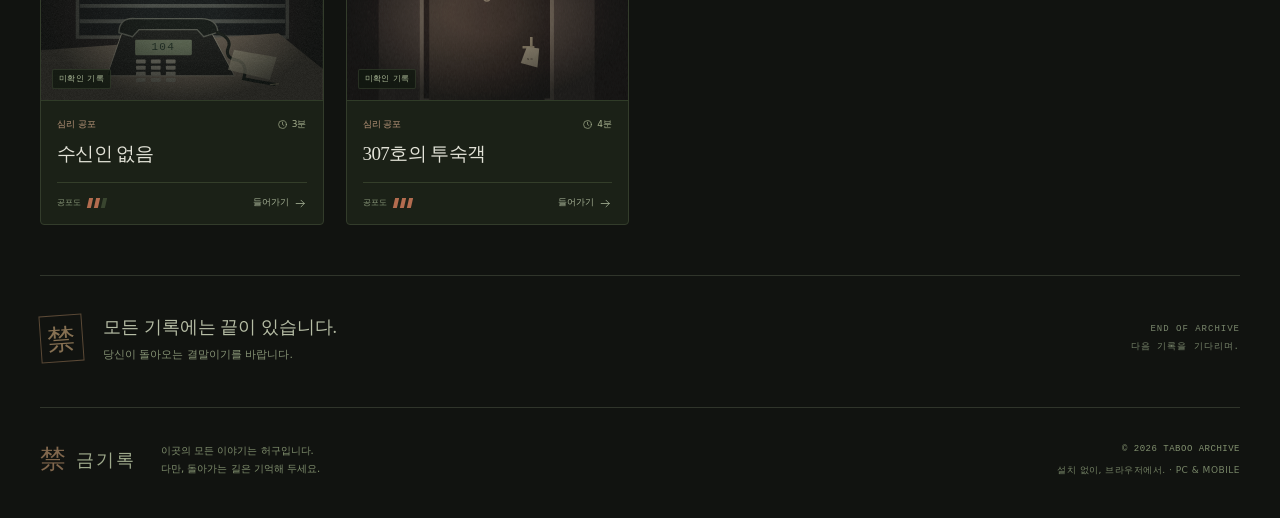
==== commit 67717946: "Make horror games animation-led with interactive scenes" ====
--- a/index.html
+++ b/index.html
@@ -8,6 +8,7 @@
   <title>금기록 — 돌아오려면, 규칙을 기억하세요.</title>
   <link rel="icon" type="image/svg+xml" href="./assets/favicon.svg">
   <link rel="stylesheet" href="./src/styles.css">
+  <link rel="stylesheet" href="./src/cinema.css">
   <script type="module" src="./src/app.js"></script>
 </head>
 <body>
--- a/src/styles.css
+++ b/src/styles.css
@@ -1,46 +1,42 @@
-@charset "UTF-8";
-:root{color-scheme:dark;--bg:#111310;--panel:#191c17;--paper:#d7d2bd;--text:#e3e3d8;--muted:#969c8d;--dim:#777f70;--line:#30352b;--red:#b85547;--red-bright:#d27461;--serif:"Noto Serif KR","Batang","바탕",Georgia,serif;--sans:"Pretendard","Noto Sans KR","Malgun Gothic",system-ui,sans-serif;--mono:Consolas,"Courier New",monospace}
-*{box-sizing:border-box}
-html{scroll-behavior:smooth;scroll-padding-top:24px}
-body{margin:0;background:var(--bg);color:var(--text);font-family:var(--sans);font-size:14px;line-height:1.7;word-break:keep-all;overflow-wrap:anywhere}
-button,input,select{font:inherit}
-button,a,input,select,summary{-webkit-tap-highlight-color:transparent}
-button,a{touch-action:manipulation}
-button{color:inherit;cursor:pointer}
-a{color:inherit;text-decoration:none}
-button{border:0;background:none}
-button:disabled{cursor:default;opacity:.4}
-button:not(:disabled),a{transition:color .18s,background .18s,border-color .18s,transform .18s}
-button:focus-visible,a:focus-visible,input:focus-visible,select:focus-visible,summary:focus-visible{outline:2px solid var(--red-bright);outline-offset:5px}
-[tabindex="-1"]:focus{outline:none}
-[hidden]{display:none!important}
-::selection{background:#743b34;color:#fff}
-h1,h2,h3,p{margin:0}
-.icon{width:20px;height:20px;flex-shrink:0;vertical-align:middle}
-.sr-only{position:absolute;width:1px;height:1px;padding:0;margin:-1px;overflow:hidden;clip:rect(0,0,0,0);white-space:nowrap;border:0}
-.skip-link{position:fixed;top:-100px;left:12px;z-index:100;background:var(--paper);color:#111;padding:12px}.skip-link:focus{top:12px}
-.topline{height:30px;border-bottom:1px solid #262c23;padding:0 max(32px,calc((100vw - 1240px)/2));display:flex;justify-content:space-between;align-items:center;color:#818a77;font-size:10px;letter-spacing:1.3px;background:#151912}.topline span:last-child{font-family:var(--mono);font-size:9px;letter-spacing:2px}
-.site-header{border-bottom:1px solid var(--line)}
-.header-inner{max-width:1240px;margin:auto;min-height:94px;display:flex;align-items:center;justify-content:space-between;gap:36px}
-.brand{display:flex;gap:12px;align-items:center;flex-shrink:0}.brand-seal{width:40px;height:45px;display:grid;place-items:center;background:#a74d40;color:#f2e2ca;font-family:var(--serif);font-weight:700;font-size:30px;transform:rotate(-3deg);border:1px solid #bb6753;outline:1px solid #6e372d;outline-offset:3px}.brand-name{display:block;font-family:var(--serif);font-size:29px;font-weight:700;line-height:1.15;letter-spacing:4px}.brand-name small{display:block;font-family:var(--mono);font-size:8px;color:#8f9785;letter-spacing:2.4px;margin-top:8px}
-.main-nav{display:flex;gap:34px;align-items:center;height:94px}.main-nav>a,.main-nav>button{display:flex;align-items:center;gap:8px;height:100%;padding:0;font-size:13px;color:#969e8c;position:relative}.main-nav .active{color:#e5e5d7}.main-nav .active:after{content:"";position:absolute;bottom:-1px;left:0;right:0;height:2px;background:var(--red)}.main-nav>button:hover,.main-nav>a:hover{color:var(--text)}.main-nav #collection-count{font-family:var(--mono);color:#979b8c;font-size:10px;background:#242a20;border-radius:3px;padding:0 5px}
-.sound-button{border:1px solid var(--line);padding:9px 13px;border-radius:4px;font-size:11px;display:flex;gap:8px;align-items:center;color:var(--muted)}.sound-button .icon{width:16px;height:16px}.sound-button[aria-pressed="true"]{color:var(--paper);border-color:#7b5643}.sound-button:hover{background:#23271e}
-.home-wrap{max-width:1240px;margin:auto}.hero{display:grid;grid-template-columns:1fr 1.05fr;gap:60px;align-items:center;padding:56px 0 48px}.eyebrow{font-family:var(--mono);font-size:10px;letter-spacing:2px;color:var(--muted);display:flex;align-items:center;gap:9px}.hero-copy>.eyebrow{font-family:var(--sans);font-size:11px;letter-spacing:2px;color:#a19f89}.red-dot{display:inline-block;width:6px;height:6px;flex-shrink:0;border-radius:50%;background:var(--red);box-shadow:0 0 9px #b24e3c35}.hero h1{font-family:var(--serif);font-size:47px;letter-spacing:-2px;font-weight:500;line-height:1.5;margin:20px 0 19px}.hero h1 em{font-style:normal;color:#c2c5ad}.hero-copy>p{font-size:13px;line-height:1.9;color:var(--muted)}.hero-actions{display:flex;align-items:center;gap:18px;margin-top:28px}.button{display:inline-flex;align-items:center;justify-content:center;gap:18px;min-height:45px;padding:12px 20px;border:1px solid transparent;border-radius:3px;font-size:12px;font-weight:600}.button .icon{width:17px;height:17px}.primary{background:#a34c3e;border-color:#b55a49;color:#fff1dc}.primary:hover:not(:disabled){background:#b85c49;box-shadow:0 4px 20px #0003}.secondary{background:#262d21;border-color:#46503c;color:#d3d8c3}.secondary:hover:not(:disabled){background:#35402c;border-color:#6f775f}.full{width:100%}.hero-note{font-size:10px;color:#858d7b;display:flex;align-items:center;gap:6px}.hero-note .icon{width:13px;height:13px}.hero-stats{display:flex;align-items:center;gap:22px;margin-top:29px}.hero-stats>div{display:flex;align-items:baseline;gap:6px}.hero-stats strong{font-family:var(--mono);font-size:20px;font-weight:400;color:#b6bea5}.hero-stats span:not(.stat-divider){font-size:10px;color:#8c9582}.stat-divider{height:16px;width:1px;background:#39402f}
-.hero-visual{position:relative;height:363px;overflow:hidden;border:1px solid #3c4334;box-shadow:0 18px 38px #0003;background:#202d24}.scene-art{display:block;width:100%;height:100%}.hero-visual>.scene-art{position:absolute;inset:0;filter:brightness(.9);transform:scale(1.02)}.hero-visual:after{content:"";position:absolute;inset:0;pointer-events:none;background:repeating-linear-gradient(transparent 0px,transparent 3px,#05080522 4px);box-shadow:inset 0 0 90px #0007}.hero-image-top{position:absolute;z-index:1;top:20px;left:23px;right:23px;display:flex;justify-content:space-between;color:#b9c1a5;font-family:var(--mono);font-size:9px;letter-spacing:1px}.hero-image-top>span:first-child{display:flex;align-items:center;gap:7px}.crosshair{position:absolute;width:13px;height:13px;z-index:1;border-color:#969e77;opacity:.6}.top-left{left:13px;top:13px;border-top:1px solid;border-left:1px solid}.bottom-right{right:13px;bottom:13px;border-bottom:1px solid;border-right:1px solid}.hero-annotation{position:absolute;z-index:2;left:25px;right:25px;bottom:24px;display:flex;align-items:center;gap:15px;border-top:1px solid #777d514f;padding-top:17px}.hero-annotation>span{font-family:var(--serif);font-size:37px;line-height:1;color:#c3bea2;opacity:.7}.hero-annotation small{font-size:9px;color:#a3af95;letter-spacing:2px}.hero-annotation strong{display:block;font-family:var(--serif);font-size:20px;font-weight:400;letter-spacing:1px}.hero-annotation a{margin-left:auto;width:37px;height:37px;border:1px solid #787e5f88;display:grid;place-items:center;background:#171e1677}.hero-annotation a:hover{background:#4b4430}.image-side-note{position:absolute;right:18px;top:77px;writing-mode:vertical-rl;font-family:var(--mono);color:#9fa78d;font-size:8px;letter-spacing:3px;opacity:.65}
-.notice{display:flex;gap:23px;align-items:center;min-height:58px;border:1px solid #3e3c2b;border-left:3px solid #897147;border-radius:2px;background:#1d2017;padding:12px 20px}.notice-label{display:flex;gap:9px;align-items:center;font-size:11px;font-weight:600;white-space:nowrap;color:#c3b898}.notice-label .icon{width:16px;height:16px;color:#ae976e}.notice p{font-size:11px;color:#b1b59f}.notice p span{color:#8d9680;margin-left:7px}.notice>button{margin-left:auto;padding:3px;color:#939c84}.notice>button .icon{width:17px;height:17px}
-.archive{padding-top:51px}.section-heading{display:flex;justify-content:space-between;align-items:flex-end;gap:16px;margin-bottom:27px}.section-heading .eyebrow{font-size:9px;letter-spacing:2px;color:#7a8671;margin-bottom:8px}.section-heading h2{font-family:var(--serif);font-size:27px;font-weight:500;letter-spacing:-.5px;line-height:1.4}.section-heading h2 span{font-family:var(--mono);font-size:14px;color:#b16c54;vertical-align:top;margin-left:7px;line-height:1.7}.random-button{display:flex;align-items:center;gap:7px;color:#a1a891;font-size:11px;padding:6px 0}.random-button .icon{width:15px;height:15px}.random-button:hover{color:#e2ddc6}
-.archive-toolbar{display:flex;justify-content:space-between;gap:16px;padding-bottom:15px;border-bottom:1px solid var(--line)}.filter-tabs{display:flex;gap:5px;flex-wrap:wrap}.filter-tabs>button{border:1px solid transparent;padding:8px 15px;border-radius:3px;font-size:11px;color:#9ba58e;display:flex;align-items:center;gap:8px}.filter-tabs>button.selected{background:#d6d7c3;color:#252b20;border-color:#dad9c9;font-weight:700}.filter-tabs>button:not(.selected):hover{background:#252c20}.filter-tabs>button span{font-family:var(--mono);font-size:10px;opacity:.65}.catalog-tools{display:flex;gap:14px;align-items:center}.search-box{display:flex;align-items:center;gap:8px;border:1px solid var(--line);padding:7px 10px;border-radius:3px;background:#181d15;max-width:190px}.search-box .icon{width:15px;height:15px;color:#79866d}.search-box input{width:100%;min-width:0;border:none;background:none;color:var(--text);font-size:11px;outline:none}.search-box:focus-within{border-color:#9d634d}.search-box input::placeholder{color:#859078}.sort-label select{background:var(--bg);color:#a9b298;border:0;padding:6px 3px;font-size:11px;cursor:pointer}.filter-summary{display:flex;align-items:center;justify-content:space-between;padding:15px 0 18px;gap:12px;color:#849176;font-size:10px}.filter-summary p{font-family:var(--mono);letter-spacing:.5px}.saved-filter{display:flex;gap:6px;align-items:center;cursor:pointer}.saved-filter input{accent-color:#ae5e46;width:12px;height:12px;margin:0}
-.game-grid{display:grid;grid-template-columns:repeat(4,minmax(0,1fr));gap:25px 22px}.game-card{border:1px solid #333c2b;border-radius:4px;background:#1b2117;overflow:hidden;position:relative;transition:border-color .2s,transform .2s,box-shadow .2s}.game-card:hover{border-color:#727d5c;transform:translateY(-4px);box-shadow:0 14px 24px #0002}.card-picture{position:relative;aspect-ratio:1.6;overflow:hidden;background:#162016;border-bottom:1px solid #303c28}.art-link{display:block;width:100%;height:100%}.card-picture .scene-art{transition:transform .6s,filter .6s;filter:saturate(.7)}.game-card:hover .scene-art{transform:scale(1.055);filter:saturate(.95) brightness(1.15)}.file-number{position:absolute;top:12px;left:12px;color:#c1c9ad;font-family:var(--mono);font-size:9px;letter-spacing:1px;text-shadow:1px 1px 5px #000}.bookmark-button{display:grid;place-items:center;width:30px;height:32px;background:#10170f88;color:#b9c2aa;border:1px solid #74866444;border-radius:3px}.bookmark-button:hover,.bookmark-button.saved{color:#e4b68c;background:#463a25cc;border-color:#a08a5799}.bookmark-button.saved .icon{fill:#80633e88}.bookmark-button .icon{width:15px;height:15px}.card-picture .bookmark-button{position:absolute;right:10px;top:10px}.card-status{position:absolute;left:11px;bottom:11px;font-size:8px;letter-spacing:.4px;padding:2px 6px;background:#11190fbf;color:#acba98;border:1px solid #7d8a6338;border-radius:2px;pointer-events:none}.card-status.is-clear{color:#beca8b;background:#2b3c20e6}.picture-arrow{position:absolute;right:13px;bottom:11px;color:#d5d9ba;opacity:0;transform:translateX(-5px);transition:.2s;pointer-events:none}.game-card:hover .picture-arrow{opacity:1;transform:none}.card-body{padding:16px 16px 13px}.card-meta{display:flex;align-items:center;justify-content:space-between;font-size:9px;color:#a7b18f;margin-bottom:8px}.card-meta>span:first-child{color:#c19c7f}.card-meta>span:last-child{display:flex;align-items:center;gap:4px}.card-meta .icon{width:11px;height:11px}.card-body h3{font-family:var(--serif);font-size:19px;font-weight:500;line-height:1.45;letter-spacing:-.6px;margin-bottom:9px}.card-body h3 a:after{content:"";position:absolute;inset:0;z-index:1}.card-picture .bookmark-button{z-index:2}.card-body>p{font-size:11px;color:#a0aa90;line-height:1.8;min-height:40px;display:-webkit-box;-webkit-line-clamp:2;-webkit-box-orient:vertical;overflow:hidden}.card-bottom{margin-top:15px;padding-top:12px;border-top:1px solid #343e2a;display:flex;align-items:center;justify-content:space-between;gap:8px}.fear{display:flex;align-items:center;gap:3px}.fear-label{font-size:8px;color:#8a997a;margin-right:4px}.fear i{display:block;width:4px;height:10px;background:#39452f;transform:skew(-13deg)}.fear i.filled{background:#b36c4f}.play-link{display:flex;align-items:center;gap:5px;font-size:9px;color:#a7b397}.play-link .icon{width:13px;height:13px}
-.archive-bottom{border-top:1px solid var(--line);margin-top:50px;padding:36px 0 42px;display:flex;gap:20px;align-items:center}.seal-outline{display:grid;place-items:center;border:1px solid #5b4936;color:#867052;width:43px;height:47px;font-family:var(--serif);font-size:28px;transform:rotate(-4deg)}.archive-bottom h2{font-family:var(--serif);font-size:18px;font-weight:400;color:#b6bda5;margin-bottom:4px}.archive-bottom p{font-size:11px;color:#859274}.bottom-label{margin-left:auto;font-family:var(--mono);font-size:9px;letter-spacing:1px;line-height:2;color:#79866c;text-align:right}.site-footer{border-top:1px solid var(--line);max-width:1240px;margin:auto;padding:30px 0 36px;display:flex;align-items:center;gap:25px;color:#82916f}.footer-brand{font-family:var(--serif);font-size:26px;color:#81674d;display:flex;align-items:center;gap:10px}.footer-brand span{font-size:18px;color:#9faa8c;letter-spacing:2px}.site-footer p{font-size:10px;line-height:1.8}.site-footer>div{margin-left:auto;text-align:right;font-family:var(--mono);font-size:9px;letter-spacing:.5px}.site-footer small{display:block;font-family:var(--sans);font-size:9px;margin-top:6px;color:#778567}
-.empty-state{grid-column:1/-1;text-align:center;border:1px dashed #445237;padding:55px 20px;color:var(--muted)}.empty-state>span{display:block;font-family:var(--serif);font-size:38px;color:#ad7d5a}.empty-state h3{font-size:17px;font-weight:500;margin:8px 0}.empty-state p{font-size:12px;margin-bottom:20px}.loading,.noscript{padding:70px;text-align:center}.storage-warning{background:#3d3020;color:#e4d2a8;padding:12px 24px;font-size:12px;text-align:center}.toast{position:fixed;bottom:24px;left:50%;transform:translateX(-50%);background:#d9d8be;color:#222a1c;border:1px solid #ede7cd;border-radius:4px;padding:11px 22px;font-size:12px;box-shadow:0 6px 30px #0006;z-index:30;max-width:calc(100vw - 32px);text-align:center}
-/* The playable archive: a screen and the paper rules always within reach. */
-.game-wrap{max-width:1140px;margin:auto;padding:29px 0 55px}.game-breadcrumb{display:flex;justify-content:space-between;align-items:center;color:#95a480;font-size:11px;margin-bottom:26px;gap:16px}.game-breadcrumb a{display:flex;gap:7px;align-items:center}.game-breadcrumb a:hover{color:#e4e0c7}.game-breadcrumb .icon{width:15px;height:15px}.game-breadcrumb>span{font-family:var(--mono);font-size:9px;letter-spacing:1px;color:#7e9069}.game-heading{display:flex;align-items:center;justify-content:space-between;margin-bottom:25px}.game-heading h1{font-family:var(--serif);font-weight:500;font-size:32px;letter-spacing:-1px;margin-top:7px}.game-heading .eyebrow{font-family:var(--sans);font-size:10px;color:#b29272;letter-spacing:1px}.game-heading .eyebrow span{color:#58644b;margin:0 3px}.game-heading .bookmark-button{width:38px;height:40px}.game-layout{display:grid;grid-template-columns:minmax(0,1fr) 315px;gap:30px;align-items:start}.game-stage{aspect-ratio:1.9;position:relative;overflow:hidden;border:1px solid #48513a;border-bottom:none;background:#19231a}.game-stage:after{content:"";pointer-events:none;position:absolute;inset:0;background:repeating-linear-gradient(transparent,transparent 3px,#090f0720 4px);box-shadow:inset 0 0 50px #02060277}.game-stage>.scene-art{position:absolute;inset:0}.stage-top,.stage-bottom{position:absolute;z-index:1;left:18px;right:18px;display:flex;align-items:center;justify-content:space-between;gap:10px;color:#c1caad;font-size:9px;letter-spacing:1px;text-shadow:1px 2px 5px #000;font-family:var(--mono)}.stage-top{top:15px}.stage-top>span:first-child{display:flex;align-items:center;gap:7px}.stage-top>span:last-child{font-family:var(--sans);font-size:10px}.stage-bottom{bottom:15px;color:#aab895}.stage-finished .scene-art{filter:saturate(.45)}.progress-track{height:3px;background:#2e3c26}.progress-track>span{display:block;height:100%;background:#ac6d4b;transition:width .4s}.story-panel{border:1px solid #394730;border-top:none;background:#1b2418;padding:30px}.story-panel>.eyebrow{font-size:9px;color:#a39371;letter-spacing:2px;margin-bottom:12px}.story-panel h2{font-family:var(--serif);font-weight:500;font-size:24px;line-height:1.5;letter-spacing:-.5px;margin-bottom:17px}.story-text{font-size:14px;line-height:2;color:#bac5a8;margin-bottom:24px}.intro-note{padding:13px 15px;background:#27301f;border:1px solid #414b32;color:#abbc93;font-size:11px;display:flex;align-items:flex-start;gap:9px;margin:25px 0 20px}.intro-note .icon{width:16px;height:16px;margin-top:2px}.control-note{font-size:10px;color:#8b9c76;text-align:center;margin-top:14px}.game-bottom-note{font-size:10px;color:#91a079;margin-top:14px;display:flex;align-items:center;gap:7px;flex-wrap:wrap}.game-bottom-note .icon{width:14px;height:14px}.game-bottom-note .text-button{margin-left:auto}.text-button{font-size:11px;color:#a7b88e;text-decoration:underline;text-underline-offset:4px;padding:4px 0}.text-button:hover:not(:disabled){color:#e0dfbb}
-.rules-panel details{border:1px solid #666449;background:#d2cbb0;color:#323b28}.rules-panel summary{padding:13px 18px;display:flex;align-items:center;gap:9px;font-size:12px;font-weight:600;cursor:pointer;list-style:none;border-bottom:1px solid #a8a082;background:#c3bea3}.rules-panel summary::-webkit-details-marker{display:none}.rules-panel summary>.icon{width:16px;height:16px}.rules-panel summary>span{margin-left:auto;font-size:20px;line-height:1}.rules-panel details:not([open]) summary>span{font-size:0}.rules-panel details:not([open]) summary>span:after{content:"+";font-size:20px}.rule-sheet{padding:25px 24px 55px;position:relative;background:repeating-linear-gradient(transparent,transparent 27px,#756c4010 28px)}.paper-label{font-family:var(--mono);font-size:9px;letter-spacing:1px;color:#6b6a4d}.rule-sheet h2{font-family:var(--serif);font-size:21px;line-height:1.6;margin:17px 0 20px;font-weight:700}.rule-sheet h2 em{font-style:normal;font-weight:400;font-size:18px;color:#695b3d}.rule-sheet ol{padding:0;margin:0;list-style:none;counter-reset:rule}.rule-sheet li{counter-increment:rule;position:relative;padding-left:25px;margin:0 0 20px;font-size:12px;line-height:1.9;color:#3e462e}.rule-sheet li:before{content:counter(rule,decimal-leading-zero);position:absolute;left:0;top:3px;font-family:var(--mono);font-size:10px;color:#8f4a37}.rule-footnote{border-top:1px dashed #8a8768;padding-top:15px;font-size:10px;line-height:1.9;color:#696c50}.paper-stamp{position:absolute;bottom:10px;right:20px;transform:rotate(-9deg);border:2px solid #a45b4688;padding:3px 9px;font-family:var(--serif);font-size:13px;font-weight:700;color:#a45b46aa;letter-spacing:3px}
-.choice-list{display:grid;gap:9px}.choice-button{display:flex;align-items:center;gap:15px;text-align:left;width:100%;padding:15px 17px;border:1px solid #4c5b3b;background:#242f1e;border-radius:3px;font-size:12px;line-height:1.7;min-height:54px;color:#d0dac0}.choice-button:hover{background:#38452a;border-color:#889663}.choice-number{font-family:var(--mono);font-size:10px;color:#94a379;min-width:18px}.choice-button>.icon{margin-left:auto;width:16px;height:16px;color:#9eac83}.evidence-row{display:flex;flex-wrap:wrap;gap:12px;margin:-2px 0 24px}.evidence-row>div{background:#131e12;border:1px solid #3c4d2e;padding:11px 17px;flex:1;min-width:110px}.evidence-row small{display:block;color:#9ba984;font-size:10px;margin-bottom:4px}.evidence-row strong{font-family:var(--mono);font-weight:400;font-size:16px;color:#dbd7af}.code-form>label,.control-label{display:block;font-size:11px;color:#aebd96;margin-bottom:12px}.code-form>div{display:flex;gap:12px}.code-form input{min-width:0;flex:1;width:100%;border:1px solid #6e7952;background:#111e12;color:#e4d6aa;letter-spacing:12px;font-size:28px;line-height:1.5;padding:8px 15px;font-family:var(--mono)}.code-form input::placeholder{color:#6b7b52;opacity:1}.code-form>p{font-size:10px;color:#9aa983;margin-top:10px}.sequence-slots{display:flex;gap:7px;margin-bottom:18px}.sequence-slots>span{flex:1;min-height:44px;display:grid;place-items:center;border:1px dashed #5b6a45;background:#15200f;color:#869a6b;font-size:11px}.sequence-slots>span.entered{color:#ebdbb4;border-style:solid;border-color:#9e8752;background:#383b22}.sequence-buttons{display:flex;flex-wrap:wrap;gap:8px}.sequence-buttons>button{min-width:54px;flex:1;padding:12px 14px}.sequence-actions{display:flex;align-items:center;justify-content:space-between;margin-top:20px;gap:15px}.inspect-grid{display:grid;grid-template-columns:repeat(2,minmax(0,1fr));gap:10px}.inspect-button{padding:14px;text-align:left;background:#25331e;border:1px solid #4a6036;font-size:13px;color:#c2d3aa;border-radius:3px}.inspect-button>span{display:flex;align-items:center;justify-content:space-between;color:#91a676;font-family:var(--mono);font-size:9px;margin-bottom:9px}.inspect-button .icon{width:17px;height:17px}.inspect-button.selected{background:#44432a;border-color:#b19b60;color:#efe3c0}.inspect-button:hover{border-color:#b1ba87}.inspection-detail{margin:16px 0;padding:16px 18px;background:#141e11;border-left:2px solid #9f9060;min-height:80px;color:#becba6;font-size:12px;line-height:1.9}.feedback-label{color:#becb8f!important}.feedback-label .icon{width:14px;height:14px}.ending{position:relative;text-align:center;padding:15px 0 4px}.ending-stamp{display:table;margin:0 auto 20px;color:#b2c28b;border:2px solid #95ac63;padding:7px 18px;letter-spacing:4px;font-family:var(--serif);font-size:22px;transform:rotate(-5deg);opacity:.9}.lost .ending-stamp{color:#d39375;border-color:#c87c5c}.ending>.eyebrow{justify-content:center;font-size:9px;color:#9bab80;margin:0 0 12px}.ending h2{font-size:28px}.ending .story-text{max-width:510px;margin-left:auto;margin-right:auto}.ending .failure-reason{color:#d1b396}.ending-record{padding:12px 0;border-top:1px solid #455335;border-bottom:1px solid #455335;font-size:11px;color:#a7b790;display:flex;align-items:center;justify-content:center;gap:8px}.ending-record .icon{width:14px;height:14px}.ending-actions{display:flex;justify-content:center;gap:10px;margin-top:23px}.ending-home{display:inline-block;margin-top:18px;color:#a0b282;font-size:11px;text-decoration:underline;text-underline-offset:4px}
-dialog{border:1px solid #616c4a;background:#1d2719;color:var(--text);width:min(590px,calc(100vw - 32px));max-height:85dvh;padding:25px 30px 30px;border-radius:5px;box-shadow:0 25px 100px #0008;overflow-y:auto}dialog::backdrop{background:#050904cb;backdrop-filter:blur(5px)}.dialog-top{display:flex;align-items:center;justify-content:space-between;margin-bottom:13px}.dialog-top .eyebrow{font-size:9px;color:#a4ae89}.icon-button{font-size:30px;font-weight:300;width:35px;height:35px;line-height:1;border:1px solid #495738;border-radius:3px;color:#b7c69d}.icon-button:hover{background:#3b472b}dialog h2{font-family:var(--serif);font-size:26px;font-weight:500;margin-bottom:18px}dialog p{font-size:12px;color:#b2c19a;line-height:1.9}.about-list{list-style:none;padding:0;margin:20px 0}.about-list li{border-top:1px solid #415231;padding:15px 0}.about-list strong{display:block;font-size:12px;font-weight:600;color:#d5dbbb;margin-bottom:5px}.about-list span{font-size:11px;color:#adbd94;line-height:1.8}.small-copy{font-size:10px!important;color:#98a77d!important}.dialog-actions{display:flex;gap:12px;margin-top:23px}.collection-stats{display:flex;gap:35px;border-bottom:1px solid #425332;padding-bottom:20px;margin-bottom:6px}.collection-stats strong{display:block;font-family:var(--mono);font-size:31px;font-weight:400;color:#c6cdab}.collection-stats small{font-size:12px;margin-left:4px;color:#889f71}.collection-stats span{font-size:10px;color:#a3b78a}.collection-item{display:flex;gap:15px;align-items:center;border-bottom:1px solid #3a4c2b;padding:13px 0;font-size:12px}.collection-item:hover{background:#2d3c22}.collection-number{font-family:var(--mono);font-size:11px;color:#a59875}.collection-item>span:nth-child(2){flex:1}.collection-item small{display:block;font-size:9px;color:#9ab17e;margin-top:3px}.collection-item>div{display:flex;gap:5px}.ending-dot{padding:3px 6px;font-size:8px;color:#899877;border:1px solid #445535;border-radius:2px}.found-good{border-color:#839a56;background:#3d512a;color:#d0e3a9}.found-lost{border-color:#a16d4d;background:#5c3e28;color:#efbd94}
-@media(min-width:1500px){.hero{gap:75px}.hero-visual{height:380px}.hero h1{font-size:49px}}
-@media(max-width:1320px){.header-inner,.home-wrap,.site-footer{margin-left:40px;margin-right:40px}.game-wrap{margin-left:40px;margin-right:40px}.hero{gap:40px}.hero h1{font-size:41px}.hero-note{display:none}.hero-visual{height:340px}}
-@media(max-width:1050px){.hero{gap:30px}.hero h1{font-size:34px}.hero-visual{height:310px}.hero-stats{gap:13px}.game-grid{grid-template-columns:repeat(3,minmax(0,1fr))}.main-nav{gap:22px}.notice p span{display:none}.game-layout{grid-template-columns:minmax(0,1fr) 280px;gap:20px}.rule-sheet{padding-left:20px;padding-right:20px}.story-panel{padding:24px}.archive-toolbar{flex-wrap:wrap}.catalog-tools{margin-left:auto}.search-box{max-width:160px}}
-@media(max-width:760px){.topline{padding:0 22px;height:27px}.topline span:last-child{font-size:7px;letter-spacing:1px}.header-inner,.home-wrap,.site-footer{margin-left:22px;margin-right:22px}.header-inner{gap:16px;min-height:82px;flex-wrap:wrap;position:relative;padding-bottom:40px;padding-top:18px}.brand-seal{width:29px;height:34px;font-size:23px}.brand{gap:10px}.brand-name{font-size:25px}.brand-name small{font-size:7px;letter-spacing:1.7px;margin-top:5px}.main-nav{position:absolute;bottom:0;left:0;right:0;height:37px;gap:27px}.main-nav>a,.main-nav>button{font-size:11px}.sound-button{margin-left:auto;padding:7px 10px;font-size:10px}.hero{grid-template-columns:1fr;gap:29px;padding:31px 0 29px}.hero-copy>.eyebrow{font-size:10px;letter-spacing:1.4px}.hero h1{font-size:38px;line-height:1.45;margin:17px 0 15px;letter-spacing:-1.7px}.hero-copy>p{font-size:12px}.hero-actions{margin-top:21px;gap:12px}.hero-note{display:flex;font-size:9px}.hero-stats{gap:21px;margin-top:24px}.hero-stats strong{font-size:19px}.hero-stats span:not(.stat-divider){font-size:9px}.hero-visual{height:auto;aspect-ratio:1.8}.hero-annotation{left:19px;right:19px;bottom:18px;padding-top:10px}.hero-annotation>span{font-size:30px}.hero-annotation strong{font-size:18px}.hero-annotation small{font-size:8px}.hero-image-top{font-size:8px;top:17px;left:17px;right:17px}.image-side-note{font-size:7px;top:50px}.notice{padding:12px;gap:12px;min-height:55px}.notice-label{font-size:10px;gap:5px}.notice-label .icon{width:14px;height:14px}.notice p{font-size:10px;line-height:1.6}.notice>button{padding:0}.archive{padding-top:32px}.section-heading{margin-bottom:21px}.section-heading h2{font-size:25px}.section-heading .eyebrow{font-size:8px}.random-button{font-size:10px}.archive-toolbar{gap:12px;padding-bottom:13px}.filter-tabs{width:100%;gap:4px;justify-content:space-between}.filter-tabs>button{padding:7px 9px;font-size:10px;gap:4px}.catalog-tools{width:100%;margin-left:0;justify-content:space-between}.search-box{max-width:none;flex:1}.sort-label select{font-size:10px}.filter-summary{padding:12px 0 14px;font-size:9px}.game-grid{grid-template-columns:repeat(2,minmax(0,1fr));gap:17px 12px}.card-body{padding:11px 11px 10px}.card-body h3{font-size:17px;letter-spacing:-.6px;margin-bottom:7px;min-height:25px}.card-body>p{font-size:10px;line-height:1.8;min-height:36px}.card-meta{font-size:8px;margin-bottom:7px}.card-picture{aspect-ratio:1.35}.file-number{font-size:8px;top:9px;left:9px}.card-picture .bookmark-button{width:26px;height:28px;right:7px;top:7px}.card-picture .bookmark-button .icon{width:13px;height:13px}.card-status{font-size:7px;bottom:8px;left:8px;padding:1px 4px}.card-bottom{margin-top:11px;padding-top:9px;gap:4px}.fear-label{font-size:7px;margin-right:2px}.fear i{width:3px;height:8px;gap:2px}.play-link{font-size:8px;gap:3px}.play-link .icon{width:11px;height:11px}.archive-bottom{margin-top:31px;gap:15px;padding:29px 0}.archive-bottom h2{font-size:15px}.archive-bottom p{font-size:10px}.bottom-label{display:none}.seal-outline{width:33px;height:39px;font-size:24px}.site-footer{flex-wrap:wrap;gap:15px;padding-top:23px;padding-bottom:25px}.site-footer>div{width:100%;margin-left:0;text-align:left;display:flex;justify-content:space-between;gap:12px;font-size:8px}.site-footer small{margin-top:0;font-size:8px}.site-footer p{font-size:9px}.footer-brand{font-size:25px}.footer-brand span{font-size:17px}.game-wrap{margin-left:20px;margin-right:20px;padding-top:22px}.game-breadcrumb{font-size:10px;margin-bottom:20px}.game-breadcrumb>span{font-size:8px;max-width:145px;text-align:right}.game-heading h1{font-size:28px}.game-heading{margin-bottom:20px}.game-layout{grid-template-columns:1fr;gap:20px}.rules-panel{grid-row:1}.rules-panel details{background:#d2cbb0}.rules-panel summary{padding:11px 15px}.rule-sheet{padding:18px 20px 43px}.rule-sheet h2{font-size:18px;margin:10px 0 15px}.rule-sheet h2 br{display:none}.rule-sheet h2 em{margin-left:7px;font-size:16px}.rule-sheet li{font-size:12px;margin-bottom:12px}.rule-footnote{font-size:10px}.game-stage{aspect-ratio:1.75}.story-panel{padding:23px 19px}.story-panel h2{font-size:22px}.story-text{font-size:13px;margin-bottom:22px}.stage-top,.stage-bottom{left:13px;right:13px;font-size:8px}.stage-top>span:last-child{font-size:9px}.choice-button{font-size:12px;padding:13px;gap:11px}.choice-number{font-size:9px}.intro-note{font-size:10px;padding:12px}.game-bottom-note{font-size:9px}.game-bottom-note .text-button{font-size:10px}.sequence-buttons .button{padding:10px;font-size:11px}.sequence-slots{gap:4px}.sequence-slots>span{font-size:10px;min-height:39px}.sequence-actions .button{font-size:11px}.ending h2{font-size:24px}.ending-stamp{font-size:20px}.code-form input{font-size:24px}.ending-actions>.button{padding:11px 16px}.collection-item{gap:10px;font-size:11px}dialog{padding:20px}dialog h2{font-size:24px}.collection-number{font-size:10px}.ending-dot{font-size:7px;padding:3px 4px}.collection-stats{gap:25px}.collection-stats strong{font-size:28px}.collection-item>div{gap:3px}}
-@media(max-width:370px){.header-inner,.home-wrap,.site-footer{margin-left:16px;margin-right:16px}.hero h1{font-size:33px}.hero-note{display:none}.hero-stats{gap:15px}.card-body{padding:10px 9px}.card-body h3{font-size:15px}.play-link{font-size:7px}.fear-label{display:none}.filter-tabs>button{padding:7px}.card-meta{font-size:7px}.notice-label .icon{display:none}.game-wrap{margin-left:14px;margin-right:14px}.game-heading h1{font-size:24px}.button{padding:12px 15px}.sequence-slots>span{font-size:9px}.collection-item>div{flex-direction:column}}
-@media(prefers-reduced-motion:reduce){html{scroll-behavior:auto}*,*:before,*:after{transition:none!important;animation:none!important}.game-card:hover,.game-card:hover .scene-art{transform:none}}
+@charset "UTF-8";
+:root{color-scheme:dark;--bg:#111310;--panel:#191c17;--paper:#d7d2bd;--text:#e3e3d8;--muted:#969c8d;--dim:#777f70;--line:#30352b;--red:#b85547;--red-bright:#d27461;--serif:"Noto Serif KR","Batang","바탕",Georgia,serif;--sans:"Pretendard","Noto Sans KR","Malgun Gothic",system-ui,sans-serif;--mono:Consolas,"Courier New",monospace}
+*{box-sizing:border-box}
+html{scroll-behavior:smooth;scroll-padding-top:24px}
+body{margin:0;background:var(--bg);color:var(--text);font-family:var(--sans);font-size:14px;line-height:1.7;word-break:keep-all;overflow-wrap:anywhere}
+button,input,select{font:inherit}
+button,a,input,select,summary{-webkit-tap-highlight-color:transparent}
+button,a{touch-action:manipulation}
+button{color:inherit;cursor:pointer}
+a{color:inherit;text-decoration:none}
+button{border:0;background:none}
+button:disabled{cursor:default;opacity:.4}
+button:not(:disabled),a{transition:color .18s,background .18s,border-color .18s,transform .18s}
+button:focus-visible,a:focus-visible,input:focus-visible,select:focus-visible,summary:focus-visible{outline:2px solid var(--red-bright);outline-offset:5px}
+[tabindex="-1"]:focus{outline:none}
+[hidden]{display:none!important}
+::selection{background:#743b34;color:#fff}
+h1,h2,h3,p{margin:0}
+.icon{width:20px;height:20px;flex-shrink:0;vertical-align:middle}
+.sr-only{position:absolute;width:1px;height:1px;padding:0;margin:-1px;overflow:hidden;clip:rect(0,0,0,0);white-space:nowrap;border:0}
+.skip-link{position:fixed;top:-100px;left:12px;z-index:100;background:var(--paper);color:#111;padding:12px}.skip-link:focus{top:12px}
+.topline{height:30px;border-bottom:1px solid #262c23;padding:0 max(32px,calc((100vw - 1240px)/2));display:flex;justify-content:space-between;align-items:center;color:#818a77;font-size:10px;letter-spacing:1.3px;background:#151912}.topline span:last-child{font-family:var(--mono);font-size:9px;letter-spacing:2px}
+.site-header{border-bottom:1px solid var(--line)}
+.header-inner{max-width:1240px;margin:auto;min-height:94px;display:flex;align-items:center;justify-content:space-between;gap:36px}
+.brand{display:flex;gap:12px;align-items:center;flex-shrink:0}.brand-seal{width:40px;height:45px;display:grid;place-items:center;background:#a74d40;color:#f2e2ca;font-family:var(--serif);font-weight:700;font-size:30px;transform:rotate(-3deg);border:1px solid #bb6753;outline:1px solid #6e372d;outline-offset:3px}.brand-name{display:block;font-family:var(--serif);font-size:29px;font-weight:700;line-height:1.15;letter-spacing:4px}.brand-name small{display:block;font-family:var(--mono);font-size:8px;color:#8f9785;letter-spacing:2.4px;margin-top:8px}
+.main-nav{display:flex;gap:34px;align-items:center;height:94px}.main-nav>a,.main-nav>button{display:flex;align-items:center;gap:8px;height:100%;padding:0;font-size:13px;color:#969e8c;position:relative}.main-nav .active{color:#e5e5d7}.main-nav .active:after{content:"";position:absolute;bottom:-1px;left:0;right:0;height:2px;background:var(--red)}.main-nav>button:hover,.main-nav>a:hover{color:var(--text)}.main-nav #collection-count{font-family:var(--mono);color:#979b8c;font-size:10px;background:#242a20;border-radius:3px;padding:0 5px}
+.sound-button{border:1px solid var(--line);padding:9px 13px;border-radius:4px;font-size:11px;display:flex;gap:8px;align-items:center;color:var(--muted)}.sound-button .icon{width:16px;height:16px}.sound-button[aria-pressed="true"]{color:var(--paper);border-color:#7b5643}.sound-button:hover{background:#23271e}
+.home-wrap{max-width:1240px;margin:auto}.hero{display:grid;grid-template-columns:1fr 1.05fr;gap:60px;align-items:center;padding:56px 0 48px}.eyebrow{font-family:var(--mono);font-size:10px;letter-spacing:2px;color:var(--muted);display:flex;align-items:center;gap:9px}.hero-copy>.eyebrow{font-family:var(--sans);font-size:11px;letter-spacing:2px;color:#a19f89}.red-dot{display:inline-block;width:6px;height:6px;flex-shrink:0;border-radius:50%;background:var(--red);box-shadow:0 0 9px #b24e3c35}.hero h1{font-family:var(--serif);font-size:47px;letter-spacing:-2px;font-weight:500;line-height:1.5;margin:20px 0 19px}.hero h1 em{font-style:normal;color:#c2c5ad}.hero-copy>p{font-size:13px;line-height:1.9;color:var(--muted)}.hero-actions{display:flex;align-items:center;gap:18px;margin-top:28px}.button{display:inline-flex;align-items:center;justify-content:center;gap:18px;min-height:45px;padding:12px 20px;border:1px solid transparent;border-radius:3px;font-size:12px;font-weight:600}.button .icon{width:17px;height:17px}.primary{background:#a34c3e;border-color:#b55a49;color:#fff1dc}.primary:hover:not(:disabled){background:#b85c49;box-shadow:0 4px 20px #0003}.secondary{background:#262d21;border-color:#46503c;color:#d3d8c3}.secondary:hover:not(:disabled){background:#35402c;border-color:#6f775f}.full{width:100%}.hero-note{font-size:10px;color:#858d7b;display:flex;align-items:center;gap:6px}.hero-note .icon{width:13px;height:13px}.hero-stats{display:flex;align-items:center;gap:22px;margin-top:29px}.hero-stats>div{display:flex;align-items:baseline;gap:6px}.hero-stats strong{font-family:var(--mono);font-size:20px;font-weight:400;color:#b6bea5}.hero-stats span:not(.stat-divider){font-size:10px;color:#8c9582}.stat-divider{height:16px;width:1px;background:#39402f}
+.hero-visual{position:relative;height:363px;overflow:hidden;border:1px solid #3c4334;box-shadow:0 18px 38px #0003;background:#202d24}.scene-art{display:block;width:100%;height:100%}.hero-visual>.scene-art{position:absolute;inset:0;filter:brightness(.9);transform:scale(1.02)}.hero-visual:after{content:"";position:absolute;inset:0;pointer-events:none;background:repeating-linear-gradient(transparent 0px,transparent 3px,#05080522 4px);box-shadow:inset 0 0 90px #0007}.hero-image-top{position:absolute;z-index:1;top:20px;left:23px;right:23px;display:flex;justify-content:space-between;color:#b9c1a5;font-family:var(--mono);font-size:9px;letter-spacing:1px}.hero-image-top>span:first-child{display:flex;align-items:center;gap:7px}.crosshair{position:absolute;width:13px;height:13px;z-index:1;border-color:#969e77;opacity:.6}.top-left{left:13px;top:13px;border-top:1px solid;border-left:1px solid}.bottom-right{right:13px;bottom:13px;border-bottom:1px solid;border-right:1px solid}.hero-annotation{position:absolute;z-index:2;left:25px;right:25px;bottom:24px;display:flex;align-items:center;gap:15px;border-top:1px solid #777d514f;padding-top:17px}.hero-annotation>span{font-family:var(--serif);font-size:37px;line-height:1;color:#c3bea2;opacity:.7}.hero-annotation small{font-size:9px;color:#a3af95;letter-spacing:2px}.hero-annotation strong{display:block;font-family:var(--serif);font-size:20px;font-weight:400;letter-spacing:1px}.hero-annotation a{margin-left:auto;width:37px;height:37px;border:1px solid #787e5f88;display:grid;place-items:center;background:#171e1677}.hero-annotation a:hover{background:#4b4430}.image-side-note{position:absolute;right:18px;top:77px;writing-mode:vertical-rl;font-family:var(--mono);color:#9fa78d;font-size:8px;letter-spacing:3px;opacity:.65}
+.notice{display:flex;gap:23px;align-items:center;min-height:58px;border:1px solid #3e3c2b;border-left:3px solid #897147;border-radius:2px;background:#1d2017;padding:12px 20px}.notice-label{display:flex;gap:9px;align-items:center;font-size:11px;font-weight:600;white-space:nowrap;color:#c3b898}.notice-label .icon{width:16px;height:16px;color:#ae976e}.notice p{font-size:11px;color:#b1b59f}.notice p span{color:#8d9680;margin-left:7px}.notice>button{margin-left:auto;padding:3px;color:#939c84}.notice>button .icon{width:17px;height:17px}
+.archive{padding-top:51px}.section-heading{display:flex;justify-content:space-between;align-items:flex-end;gap:16px;margin-bottom:27px}.section-heading .eyebrow{font-size:9px;letter-spacing:2px;color:#7a8671;margin-bottom:8px}.section-heading h2{font-family:var(--serif);font-size:27px;font-weight:500;letter-spacing:-.5px;line-height:1.4}.section-heading h2 span{font-family:var(--mono);font-size:14px;color:#b16c54;vertical-align:top;margin-left:7px;line-height:1.7}.random-button{display:flex;align-items:center;gap:7px;color:#a1a891;font-size:11px;padding:6px 0}.random-button .icon{width:15px;height:15px}.random-button:hover{color:#e2ddc6}
+.archive-toolbar{display:flex;justify-content:space-between;gap:16px;padding-bottom:15px;border-bottom:1px solid var(--line)}.filter-tabs{display:flex;gap:5px;flex-wrap:wrap}.filter-tabs>button{border:1px solid transparent;padding:8px 15px;border-radius:3px;font-size:11px;color:#9ba58e;display:flex;align-items:center;gap:8px}.filter-tabs>button.selected{background:#d6d7c3;color:#252b20;border-color:#dad9c9;font-weight:700}.filter-tabs>button:not(.selected):hover{background:#252c20}.filter-tabs>button span{font-family:var(--mono);font-size:10px;opacity:.65}.catalog-tools{display:flex;gap:14px;align-items:center}.search-box{display:flex;align-items:center;gap:8px;border:1px solid var(--line);padding:7px 10px;border-radius:3px;background:#181d15;max-width:190px}.search-box .icon{width:15px;height:15px;color:#79866d}.search-box input{width:100%;min-width:0;border:none;background:none;color:var(--text);font-size:11px;outline:none}.search-box:focus-within{border-color:#9d634d}.search-box input::placeholder{color:#859078}.sort-label select{background:var(--bg);color:#a9b298;border:0;padding:6px 3px;font-size:11px;cursor:pointer}.filter-summary{display:flex;align-items:center;justify-content:space-between;padding:15px 0 18px;gap:12px;color:#849176;font-size:10px}.filter-summary p{font-family:var(--mono);letter-spacing:.5px}.saved-filter{display:flex;gap:6px;align-items:center;cursor:pointer}.saved-filter input{accent-color:#ae5e46;width:12px;height:12px;margin:0}
+.game-grid{display:grid;grid-template-columns:repeat(4,minmax(0,1fr));gap:25px 22px}.game-card{border:1px solid #333c2b;border-radius:4px;background:#1b2117;overflow:hidden;position:relative;transition:border-color .2s,transform .2s,box-shadow .2s}.game-card:hover{border-color:#727d5c;transform:translateY(-4px);box-shadow:0 14px 24px #0002}.card-picture{position:relative;aspect-ratio:1.6;overflow:hidden;background:#162016;border-bottom:1px solid #303c28}.art-link{display:block;width:100%;height:100%}.card-picture .scene-art{transition:transform .6s,filter .6s;filter:saturate(.7)}.game-card:hover .scene-art{transform:scale(1.055);filter:saturate(.95) brightness(1.15)}.file-number{position:absolute;top:12px;left:12px;color:#c1c9ad;font-family:var(--mono);font-size:9px;letter-spacing:1px;text-shadow:1px 1px 5px #000}.bookmark-button{display:grid;place-items:center;width:30px;height:32px;background:#10170f88;color:#b9c2aa;border:1px solid #74866444;border-radius:3px}.bookmark-button:hover,.bookmark-button.saved{color:#e4b68c;background:#463a25cc;border-color:#a08a5799}.bookmark-button.saved .icon{fill:#80633e88}.bookmark-button .icon{width:15px;height:15px}.card-picture .bookmark-button{position:absolute;right:10px;top:10px}.card-status{position:absolute;left:11px;bottom:11px;font-size:8px;letter-spacing:.4px;padding:2px 6px;background:#11190fbf;color:#acba98;border:1px solid #7d8a6338;border-radius:2px;pointer-events:none}.card-status.is-clear{color:#beca8b;background:#2b3c20e6}.picture-arrow{position:absolute;right:13px;bottom:11px;color:#d5d9ba;opacity:0;transform:translateX(-5px);transition:.2s;pointer-events:none}.game-card:hover .picture-arrow{opacity:1;transform:none}.card-body{padding:16px 16px 13px}.card-meta{display:flex;align-items:center;justify-content:space-between;font-size:9px;color:#a7b18f;margin-bottom:8px}.card-meta>span:first-child{color:#c19c7f}.card-meta>span:last-child{display:flex;align-items:center;gap:4px}.card-meta .icon{width:11px;height:11px}.card-body h3{font-family:var(--serif);font-size:19px;font-weight:500;line-height:1.45;letter-spacing:-.6px;margin-bottom:9px}.card-body h3 a:after{content:"";position:absolute;inset:0;z-index:1}.card-picture .bookmark-button{z-index:2}.card-body>p{font-size:11px;color:#a0aa90;line-height:1.8;min-height:40px;display:-webkit-box;-webkit-line-clamp:2;-webkit-box-orient:vertical;overflow:hidden}.card-bottom{margin-top:15px;padding-top:12px;border-top:1px solid #343e2a;display:flex;align-items:center;justify-content:space-between;gap:8px}.fear{display:flex;align-items:center;gap:3px}.fear-label{font-size:8px;color:#8a997a;margin-right:4px}.fear i{display:block;width:4px;height:10px;background:#39452f;transform:skew(-13deg)}.fear i.filled{background:#b36c4f}.play-link{display:flex;align-items:center;gap:5px;font-size:9px;color:#a7b397}.play-link .icon{width:13px;height:13px}
+.archive-bottom{border-top:1px solid var(--line);margin-top:50px;padding:36px 0 42px;display:flex;gap:20px;align-items:center}.seal-outline{display:grid;place-items:center;border:1px solid #5b4936;color:#867052;width:43px;height:47px;font-family:var(--serif);font-size:28px;transform:rotate(-4deg)}.archive-bottom h2{font-family:var(--serif);font-size:18px;font-weight:400;color:#b6bda5;margin-bottom:4px}.archive-bottom p{font-size:11px;color:#859274}.bottom-label{margin-left:auto;font-family:var(--mono);font-size:9px;letter-spacing:1px;line-height:2;color:#79866c;text-align:right}.site-footer{border-top:1px solid var(--line);max-width:1240px;margin:auto;padding:30px 0 36px;display:flex;align-items:center;gap:25px;color:#82916f}.footer-brand{font-family:var(--serif);font-size:26px;color:#81674d;display:flex;align-items:center;gap:10px}.footer-brand span{font-size:18px;color:#9faa8c;letter-spacing:2px}.site-footer p{font-size:10px;line-height:1.8}.site-footer>div{margin-left:auto;text-align:right;font-family:var(--mono);font-size:9px;letter-spacing:.5px}.site-footer small{display:block;font-family:var(--sans);font-size:9px;margin-top:6px;color:#778567}
+.empty-state{grid-column:1/-1;text-align:center;border:1px dashed #445237;padding:55px 20px;color:var(--muted)}.empty-state>span{display:block;font-family:var(--serif);font-size:38px;color:#ad7d5a}.empty-state h3{font-size:17px;font-weight:500;margin:8px 0}.empty-state p{font-size:12px;margin-bottom:20px}.loading,.noscript{padding:70px;text-align:center}.storage-warning{background:#3d3020;color:#e4d2a8;padding:12px 24px;font-size:12px;text-align:center}.toast{position:fixed;bottom:24px;left:50%;transform:translateX(-50%);background:#d9d8be;color:#222a1c;border:1px solid #ede7cd;border-radius:4px;padding:11px 22px;font-size:12px;box-shadow:0 6px 30px #0006;z-index:30;max-width:calc(100vw - 32px);text-align:center}
+dialog{border:1px solid #616c4a;background:#1d2719;color:var(--text);width:min(590px,calc(100vw - 32px));max-height:85dvh;padding:25px 30px 30px;border-radius:5px;box-shadow:0 25px 100px #0008;overflow-y:auto}dialog::backdrop{background:#050904cb;backdrop-filter:blur(5px)}.dialog-top{display:flex;align-items:center;justify-content:space-between;margin-bottom:13px}.dialog-top .eyebrow{font-size:9px;color:#a4ae89}.icon-button{font-size:30px;font-weight:300;width:35px;height:35px;line-height:1;border:1px solid #495738;border-radius:3px;color:#b7c69d}.icon-button:hover{background:#3b472b}dialog h2{font-family:var(--serif);font-size:26px;font-weight:500;margin-bottom:18px}dialog p{font-size:12px;color:#b2c19a;line-height:1.9}.about-list{list-style:none;padding:0;margin:20px 0}.about-list li{border-top:1px solid #415231;padding:15px 0}.about-list strong{display:block;font-size:12px;font-weight:600;color:#d5dbbb;margin-bottom:5px}.about-list span{font-size:11px;color:#adbd94;line-height:1.8}.small-copy{font-size:10px!important;color:#98a77d!important}.dialog-actions{display:flex;gap:12px;margin-top:23px}.collection-stats{display:flex;gap:35px;border-bottom:1px solid #425332;padding-bottom:20px;margin-bottom:6px}.collection-stats strong{display:block;font-family:var(--mono);font-size:31px;font-weight:400;color:#c6cdab}.collection-stats small{font-size:12px;margin-left:4px;color:#889f71}.collection-stats span{font-size:10px;color:#a3b78a}.collection-item{display:flex;gap:15px;align-items:center;border-bottom:1px solid #3a4c2b;padding:13px 0;font-size:12px}.collection-item:hover{background:#2d3c22}.collection-number{font-family:var(--mono);font-size:11px;color:#a59875}.collection-item>span:nth-child(2){flex:1}.collection-item small{display:block;font-size:9px;color:#9ab17e;margin-top:3px}.collection-item>div{display:flex;gap:5px}.ending-dot{padding:3px 6px;font-size:8px;color:#899877;border:1px solid #445535;border-radius:2px}.found-good{border-color:#839a56;background:#3d512a;color:#d0e3a9}.found-lost{border-color:#a16d4d;background:#5c3e28;color:#efbd94}
+@media(min-width:1500px){.hero{gap:75px}.hero-visual{height:380px}.hero h1{font-size:49px}}
+@media(max-width:1320px){.header-inner,.home-wrap,.site-footer{margin-left:40px;margin-right:40px}.hero{gap:40px}.hero h1{font-size:41px}.hero-note{display:none}.hero-visual{height:340px}}
+@media(max-width:1050px){.hero{gap:30px}.hero h1{font-size:34px}.hero-visual{height:310px}.hero-stats{gap:13px}.game-grid{grid-template-columns:repeat(3,minmax(0,1fr))}.main-nav{gap:22px}.notice p span{display:none}.archive-toolbar{flex-wrap:wrap}.catalog-tools{margin-left:auto}.search-box{max-width:160px}}
+@media(max-width:760px){.topline{padding:0 22px;height:27px}.topline span:last-child{font-size:7px;letter-spacing:1px}.header-inner,.home-wrap,.site-footer{margin-left:22px;margin-right:22px}.header-inner{gap:16px;min-height:82px;flex-wrap:wrap;position:relative;padding-bottom:40px;padding-top:18px}.brand-seal{width:29px;height:34px;font-size:23px}.brand{gap:10px}.brand-name{font-size:25px}.brand-name small{font-size:7px;letter-spacing:1.7px;margin-top:5px}.main-nav{position:absolute;bottom:0;left:0;right:0;height:37px;gap:27px}.main-nav>a,.main-nav>button{font-size:11px}.sound-button{margin-left:auto;padding:7px 10px;font-size:10px}.hero{grid-template-columns:1fr;gap:29px;padding:31px 0 29px}.hero-copy>.eyebrow{font-size:10px;letter-spacing:1.4px}.hero h1{font-size:38px;line-height:1.45;margin:17px 0 15px;letter-spacing:-1.7px}.hero-copy>p{font-size:12px}.hero-actions{margin-top:21px;gap:12px}.hero-note{display:flex;font-size:9px}.hero-stats{gap:21px;margin-top:24px}.hero-stats strong{font-size:19px}.hero-stats span:not(.stat-divider){font-size:9px}.hero-visual{height:auto;aspect-ratio:1.8}.hero-annotation{left:19px;right:19px;bottom:18px;padding-top:10px}.hero-annotation>span{font-size:30px}.hero-annotation strong{font-size:18px}.hero-annotation small{font-size:8px}.hero-image-top{font-size:8px;top:17px;left:17px;right:17px}.image-side-note{font-size:7px;top:50px}.notice{padding:12px;gap:12px;min-height:55px}.notice-label{font-size:10px;gap:5px}.notice-label .icon{width:14px;height:14px}.notice p{font-size:10px;line-height:1.6}.notice>button{padding:0}.archive{padding-top:32px}.section-heading{margin-bottom:21px}.section-heading h2{font-size:25px}.section-heading .eyebrow{font-size:8px}.random-button{font-size:10px}.archive-toolbar{gap:12px;padding-bottom:13px}.filter-tabs{width:100%;gap:4px;justify-content:space-between}.filter-tabs>button{padding:7px 9px;font-size:10px;gap:4px}.catalog-tools{width:100%;margin-left:0;justify-content:space-between}.search-box{max-width:none;flex:1}.sort-label select{font-size:10px}.filter-summary{padding:12px 0 14px;font-size:9px}.game-grid{grid-template-columns:repeat(2,minmax(0,1fr));gap:17px 12px}.card-body{padding:11px 11px 10px}.card-body h3{font-size:17px;letter-spacing:-.6px;margin-bottom:7px;min-height:25px}.card-body>p{font-size:10px;line-height:1.8;min-height:36px}.card-meta{font-size:8px;margin-bottom:7px}.card-picture{aspect-ratio:1.35}.file-number{font-size:8px;top:9px;left:9px}.card-picture .bookmark-button{width:26px;height:28px;right:7px;top:7px}.card-picture .bookmark-button .icon{width:13px;height:13px}.card-status{font-size:7px;bottom:8px;left:8px;padding:1px 4px}.card-bottom{margin-top:11px;padding-top:9px;gap:4px}.fear-label{font-size:7px;margin-right:2px}.fear i{width:3px;height:8px;gap:2px}.play-link{font-size:8px;gap:3px}.play-link .icon{width:11px;height:11px}.archive-bottom{margin-top:31px;gap:15px;padding:29px 0}.archive-bottom h2{font-size:15px}.archive-bottom p{font-size:10px}.bottom-label{display:none}.seal-outline{width:33px;height:39px;font-size:24px}.site-footer{flex-wrap:wrap;gap:15px;padding-top:23px;padding-bottom:25px}.site-footer>div{width:100%;margin-left:0;text-align:left;display:flex;justify-content:space-between;gap:12px;font-size:8px}.site-footer small{margin-top:0;font-size:8px}.site-footer p{font-size:9px}.footer-brand{font-size:25px}.footer-brand span{font-size:17px}.collection-item{gap:10px;font-size:11px}dialog{padding:20px}dialog h2{font-size:24px}.collection-number{font-size:10px}.ending-dot{font-size:7px;padding:3px 4px}.collection-stats{gap:25px}.collection-stats strong{font-size:28px}.collection-item>div{gap:3px}}
+@media(max-width:370px){.header-inner,.home-wrap,.site-footer{margin-left:16px;margin-right:16px}.hero h1{font-size:33px}.hero-note{display:none}.hero-stats{gap:15px}.card-body{padding:10px 9px}.card-body h3{font-size:15px}.play-link{font-size:7px}.fear-label{display:none}.filter-tabs>button{padding:7px}.card-meta{font-size:7px}.notice-label .icon{display:none}.button{padding:12px 15px}.collection-item>div{flex-direction:column}}
+@media(prefers-reduced-motion:reduce){html{scroll-behavior:auto}*,*:before,*:after{transition:none!important;animation:none!important}.game-card:hover,.game-card:hover .scene-art{transform:none}}
--- a/src/cinema.css
+++ b/src/cinema.css
@@ -0,0 +1,21 @@
+/* Play happens in the scene. The notebook is optional and pauses the world. */
+body.playing{background:#050b09;overflow:hidden}body.playing>.topline,body.playing>.site-header,body.playing>.site-footer{display:none}body.playing #content{margin:0;max-width:none;padding:0}body.playing .storage-warning:not([hidden]){position:fixed;top:70px;left:10%;width:80%;z-index:42;font-size:11px}body.playing .skip-link{z-index:60}
+.cinema{--action-progress:0;--veil:0;--fade:0;position:relative;width:100%;height:100dvh;min-height:400px;overflow:hidden;background:radial-gradient(ellipse at 50% 40%,#182b22,#050a08 80%);color:#dce3ce}.cinema button,.cinema a{touch-action:manipulation}.cinema button:focus-visible,.cinema a:focus-visible{outline:2px solid #d5d8a8;outline-offset:5px}.cinema-header{height:78px;position:relative;z-index:8;display:flex;align-items:center;justify-content:space-between;padding:0 34px;gap:20px;background:linear-gradient(#050b09,#050b0980)}.cinema-back{display:flex;align-items:center;gap:9px;font-size:20px;min-width:70px;min-height:44px}.cinema-back span{font-size:10px;letter-spacing:1px;color:#96a78d}.cinema-title{text-align:center}.cinema-title small{font:9px var(--mono);letter-spacing:3px;color:#9cae8b}.cinema-title h1{font-size:13px;letter-spacing:1px;font-weight:400;margin:4px 0 0}.cinema-tools{display:flex;gap:8px}.cinema-tools>button{width:44px;height:44px;border:1px solid #72856538;font-size:21px;color:#becaa9;border-radius:50%;background:#12201655}.cinema-tools>button:hover,.cinema-tools>[aria-pressed=true]{background:#34452a;border-color:#9fae7e}
+.scene-viewport{position:absolute;inset:78px 28px 74px;overflow:hidden;border:1px solid #6e826326;box-shadow:0 0 80px #000b}.scene-space{position:relative;width:100%;height:100%;isolation:isolate;animation:scene-arrive .9s ease-out}.cinema-world,.live-art{position:absolute;inset:0;width:100%;height:100%}.cinema-world{transform-origin:50% 53%;animation:camera-breathe 12s ease-in-out infinite;will-change:transform}.scene-train .cinema-world{animation:carriage-sway 5s ease-in-out infinite}.scene-shade{position:absolute;inset:0;pointer-events:none;background:linear-gradient(#020a0640,transparent 28%,transparent 66%,#020a0760);box-shadow:inset 0 0 100px #02090588}.scene-grain{position:absolute;inset:0;pointer-events:none;opacity:.13;background-image:url("data:image/svg+xml,%3Csvg viewBox='0 0 180 180' xmlns='http://www.w3.org/2000/svg'%3E%3Cfilter id='n'%3E%3CfeTurbulence type='fractalNoise' baseFrequency='.9' numOctaves='3' stitchTiles='stitch'/%3E%3C/filter%3E%3Crect width='100%25' height='100%25' opacity='.5' filter='url(%23n)'/%3E%3C/svg%3E");mix-blend-mode:screen}.scene-controls{position:absolute;inset:0;z-index:3}.scene-controls[inert]{pointer-events:none;opacity:0;transition:opacity .4s}.scene-crosshair{position:absolute;top:50%;left:50%;transform:translate(-50%,-50%);color:#b6c7ab55;pointer-events:none;font:18px var(--mono);z-index:2}.scene-hotspot{position:absolute;left:var(--x);top:var(--y);transform:translate(-50%,-50%);min-width:48px;min-height:48px;display:flex;align-items:center;flex-direction:column;justify-content:center;gap:5px;background:none;padding:3px 7px;color:#d5ddc8;white-space:nowrap}.hotspot-ring{display:grid;place-items:center;width:32px;height:32px;border:1px solid #abbc8f8c;border-radius:50%;background:#07170db0;box-shadow:0 0 24px #09150e80;transition:background .2s,transform .3s;font-size:17px;font-family:var(--mono);line-height:1}.hotspot-label{font-size:11px;line-height:1.5;letter-spacing:.5px;padding:3px 8px;background:#06120dd9;border:1px solid #8da37838;border-radius:2px;text-shadow:0 2px 4px #000}.scene-hotspot:hover .hotspot-ring,.scene-hotspot:focus-visible .hotspot-ring,.scene-hotspot[aria-pressed=true] .hotspot-ring{transform:scale(1.18);background:#8b9869;color:#102414;border-color:#dbe2b8}.scene-hotspot:hover .hotspot-label,.scene-hotspot[aria-pressed=true] .hotspot-label{color:#eff0d3;border-color:#abb886}.physical-button{width:58px;height:58px;padding:0;border-radius:50%}.physical-button .hotspot-ring{width:48px;height:48px;font-size:25px;background:radial-gradient(#89927b,#3e503b 75%);box-shadow:0 4px 6px #0009,inset 0 1px 2px #c7c9a5;color:#d7e0bd;border:2px solid #a2ab83}.physical-button .hotspot-label{display:none}.physical-button[aria-pressed=true] .hotspot-ring{color:#f9d58c;background:#706a3c;box-shadow:0 0 20px #bc8e3e40}.scene-clue{position:absolute;top:5%;left:50%;transform:translateX(-50%);padding:6px 16px;font-size:13px;color:#c4c4a1;background:#101b12bf;border:1px solid #8b96784d;letter-spacing:2px;white-space:nowrap}.scene-footer button{background:none}.cinema-footer{position:absolute;bottom:0;left:0;right:0;height:74px;padding:0 35px;display:flex;align-items:center;justify-content:space-between;gap:20px}.cinema-footer p{font-size:13px;font-weight:300;letter-spacing:1px;text-align:center;color:#acb99f;margin:0}.chapter-dots{display:flex;gap:7px;flex-shrink:0}.chapter-dots i{width:16px;height:2px;background:#3b4932}.chapter-dots .reached{background:#b8b892}.scene-counter{font:10px var(--mono);letter-spacing:2px;color:#a3ae8f;flex-shrink:0}
+.cinema-intro,.cinema-ending{position:absolute;inset:0;z-index:5;display:flex;flex-direction:column;align-items:center;justify-content:center;text-align:center;background:radial-gradient(ellipse,#030d07a6,transparent 80%);padding:24px}.is-intro .cinema-world{filter:brightness(.65)}.intro-number{font:italic clamp(70px,12vw,160px) var(--serif);color:#bbc5a325;line-height:.8}.cinema-intro>p{font-size:10px;letter-spacing:4px;margin:22px 0 15px;color:#bac7a6}.cinema-intro h2{font-family:var(--serif);font-weight:400;letter-spacing:4px;font-size:clamp(25px,4vw,50px);margin:0;line-height:1.5;text-shadow:0 8px 30px #000}.intro-line{width:1px;height:37px;background:#b0bd9970;margin:22px 0}.enter-scene{border:1px solid #bbc79c7a;background:#19301c99;padding:12px 28px;font-size:13px;letter-spacing:3px;min-height:48px}.enter-scene span{margin-left:20px}.enter-scene:hover{background:#576c3f;color:#fafbe2}.cinema-intro>small{font-size:10px;color:#a5b18f;margin-top:18px;letter-spacing:1px}.cinema-ending{background:#041009a6;backdrop-filter:blur(4px)}.cinema-ending>span{font:10px var(--mono);letter-spacing:6px;color:#a5b78a}.cinema-ending h2{font:400 clamp(25px,4vw,45px) var(--serif);letter-spacing:2px;margin:25px 0 40px;line-height:1.5}.cinema-ending .ending-actions{display:flex;gap:12px}.ending-actions>button,.ending-actions>a{min-height:48px;border:1px solid #87986c;padding:11px 22px;font-size:12px;background:#172d1a}.ending-actions>a{background:#c8ceb1;color:#253221}.ending-lost .cinema-world{filter:grayscale(.7) brightness(.3)}.ending-lost .cinema-ending>span{color:#c2846a}.failure-note{font-size:11px;padding:15px;color:#b3bba1;text-decoration:underline;text-underline-offset:4px}
+.scene-keypad{position:absolute;left:50%;top:50%;transform:translate(-50%,-50%);width:250px;padding:22px;background:linear-gradient(120deg,#4b5b47,#213623);border:2px solid #8b9977;border-radius:10px;box-shadow:6px 15px 35px #000a,inset 0 1px 4px #b9c4a578}.device-label{display:block;text-align:center;font:12px var(--mono);letter-spacing:2px;color:#c6c5a4;margin-bottom:12px}.scene-keypad input{display:block;width:100%;height:57px;background:#101f13;box-shadow:inset 0 4px 15px #0008;border:1px solid #869776;text-align:center;color:#d3d6a5;font:30px var(--mono);letter-spacing:12px;padding-left:12px;outline-offset:3px}.keypad-grid{display:grid;grid-template-columns:repeat(3,1fr);gap:8px;margin-top:16px}.keypad-grid>button{min-height:45px;border-radius:4px;border:1px solid #9ca784;background:linear-gradient(#7e8e6c,#485e40);color:#ecedce;font:22px var(--mono);box-shadow:0 3px 0 #112514}.keypad-grid>button:active{transform:translateY(2px);box-shadow:0 1px 0 #112514}.keypad-grid>button:disabled{opacity:.4}.inspect-commit,.scene-sequence{position:absolute;bottom:4%;left:50%;transform:translateX(-50%);display:flex;align-items:center;gap:10px;background:#06120de8;border:1px solid #819b6e77;padding:6px 7px 6px 16px;box-shadow:0 5px 20px #0006;max-width:94%;font-size:11px;white-space:nowrap}.inspect-commit>span{color:#adc09b}.inspect-commit button,.scene-sequence>button{min-width:44px;min-height:44px;border:1px solid #8c9f72;background:#364c2d;padding:7px 13px;color:#dde4c8}.scene-sequence output{min-width:80px;font:12px var(--mono);letter-spacing:2px}.scene-sequence button:disabled{opacity:.35}.object-selected{filter:drop-shadow(0 0 5px #daedb6)}.object-used{opacity:.1;transition:opacity .6s}.scene-classroom .object-used{opacity:0}.scene-cctv .monitor.object-selected{filter:brightness(1.4) drop-shadow(0 0 8px #b8d5a6)}
+.pause-screen{position:absolute;inset:78px 0 0;background:#050e09db;backdrop-filter:blur(8px);z-index:12;display:flex;flex-direction:column;align-items:center;justify-content:center;gap:20px}.pause-screen p{font:27px var(--serif);letter-spacing:3px;margin-bottom:15px}.pause-screen button{font-size:13px;border:1px solid #718263;padding:12px 35px;min-height:48px;background:#1d331c}.pause-screen #cinema-restart{font-size:11px;background:none;color:#9da98d;border:0}.scene-notebook{width:min(440px,calc(100vw - 32px));max-height:85dvh;background:#c5c2a6;color:#293821;padding:26px 30px;border-radius:0;box-shadow:0 20px 100px #000c;border:1px solid #8d9374}.notebook-head{display:flex;justify-content:space-between;align-items:center;font:10px var(--mono);letter-spacing:2px;color:#717154;margin-bottom:13px}.notebook-head button{width:44px;height:44px;font-size:26px;background:#9da38544;color:#3f4a32}.scene-notebook h2{font:25px var(--serif);margin:0 0 22px}.scene-notebook ol{padding-left:20px}.scene-notebook li{font-size:12px;line-height:2;padding-left:7px;margin-bottom:17px}.scene-notebook details{border-top:1px solid #81856855;padding-top:14px;font-size:11px}.scene-notebook summary{cursor:pointer;min-height:32px}.scene-notebook p{font-size:11px;line-height:1.9;color:#48563b}.cinema [hidden]{display:none!important}
+/* Ambient motion is slow and continuous, with no strobe or full-screen flashes. */
+.strap{transform-box:fill-box;transform-origin:50% 0;animation:strap-sway 3.8s ease-in-out infinite}.tunnel-lights{animation:tunnel-travel 2.2s linear infinite}.breathing{transform-box:fill-box;transform-origin:50% 100%;animation:breathing 4s ease-in-out infinite}.reflection{animation:reflection-show 7s ease-in-out infinite}.reflection.slow{animation-duration:10s}.approaching{animation:approach 12s ease-out infinite;transform-origin:60% 50%}.voice-wave{transform-box:fill-box;transform-origin:50%;animation:voice-pulse 2.5s ease-out infinite}.ceiling-light{animation:light-hum 9s ease-in-out infinite}.train-door,.elevator-door{transition:transform 1.8s cubic-bezier(.4,0,.2,1)}.train-door.left.opened{transform:translateX(-92px)}.train-door.right.opened{transform:translateX(92px)}.elevator-door.left.opened{transform:translateX(-195px)}.elevator-door.right.opened{transform:translateX(195px)}.scene-elevator .live-art{overflow:hidden}.handle-turn{transform-box:fill-box;transform-origin:50%;animation:handle-rattle 6s ease-in-out infinite}.poster-eyes{animation:watch 7s ease-in-out infinite;transform-box:fill-box;transform-origin:50%}.bell-swing{transform-box:fill-box;transform-origin:50% 0;animation:bell-swing 8.1s ease-in-out infinite}.bell-beat{opacity:.15;animation:bell-count 8.1s linear infinite}.beat-1{animation-delay:.9s}.beat-2{animation-delay:1.8s}.beat-3{animation-delay:2.7s}.ward-curtain{transform-origin:100% 0;animation:curtain-breathe 6s ease-in-out infinite}.ecg{stroke-dasharray:150;animation:ecg-scan 4s linear infinite}.call-light{animation:voice-pulse 4s ease-in-out infinite}.scan-line{animation:scan-monitor 5s linear infinite}.monitor:nth-child(odd) .scan-line{animation-delay:-2s}.stairs-shadow{animation:stairs-move 9s ease-in-out infinite}.drum{animation:drum-spin 3s linear infinite}.drum.stopped{animation:none}.glass-hand{animation:hand-slide 7s ease-in-out infinite}.knock-rings{animation:knock-ripple 2.7s ease-in-out infinite;transform-origin:50% 52%}.rain{animation:rain-fall 2.5s linear infinite}.ringing{animation:phone-ring 8.1s ease-in-out infinite}.door-knock{animation:door-knock 8.1s ease-in-out infinite;transform-origin:50%}.door-shadow{animation:shadow-pass 11s ease-in-out infinite}.mirror-hand{transform-box:fill-box;transform-origin:50% 100%;animation:mirror-move 7s ease-in-out infinite}.teacher-turned{opacity:.8}.receipt{animation:paper-shiver 9s ease-in-out infinite;transform-origin:68% 48%}.is-paused *,.is-paused *:before,.is-paused *:after{animation-play-state:paused!important}.reduce-motion *,.reduce-motion *:before,.reduce-motion *:after{animation:none!important;transition:none!important}.reduce-motion .reflection{opacity:.8}.reduce-motion .bell-beat{opacity:1}.reduce-motion .scene-space{opacity:1}
+.effect-fade,.effect-lids,.effect-curtain{position:absolute;inset:0;pointer-events:none;z-index:4}.effect-fade{background:#020806;opacity:var(--fade)}.effect-lids:before,.effect-lids:after{content:"";position:absolute;left:0;right:0;height:0;background:#020604;box-shadow:0 0 20px #000;transition:height .1s}.effect-lids:before{top:0}.effect-lids:after{bottom:0}.effect-curtain{background:repeating-linear-gradient(90deg,#a5b39a,#637c65 9%,#839579 17%);transform:translateX(102%);opacity:0;box-shadow:-12px 0 30px #0008}.is-acting .cinema-world{animation:none}.is-acting[data-effect=blink] .effect-lids:before,.is-acting[data-effect=blink] .effect-lids:after{height:calc(var(--veil) * 53%)}.is-acting[data-effect=walk] .cinema-world{transform:scale(calc(1 + var(--action-progress) * .7))}.is-acting[data-effect=rise] .cinema-world{transform:scale(1.07) translateY(calc(var(--action-progress) * 12%))}.is-acting[data-effect=hide] .cinema-world{transform:scale(1.2) translateY(calc(var(--action-progress) * -20%))}.is-acting[data-effect=turn] .cinema-world{transform:scale(1.2) translateX(calc(var(--action-progress) * 35%));filter:blur(calc(var(--veil) * 4px))}.is-acting[data-effect=cover] .effect-curtain,.is-acting[data-effect=curtain] .effect-curtain{transform:translateX(calc(100% - var(--action-progress) * 100%));opacity:1}.is-acting[data-effect=dark] .cinema-world,.is-acting[data-effect=signal] .cinema-world{filter:brightness(calc(1 - var(--action-progress) * .9))}.is-acting[data-effect=tear] .receipt{transform:translateY(calc(var(--action-progress) * 230px)) rotate(calc(var(--action-progress) * 25deg));opacity:calc(1 - var(--action-progress));animation:none}.is-acting[data-effect=descend] .cinema-world{transform:translateY(calc(var(--veil) * 4%));filter:brightness(calc(1 - var(--veil) * .6))}.is-acting[data-effect=light] .floor-display{fill:#b6dd8f}.is-acting[data-effect=wait] .reflection,.is-acting[data-effect=wait] .glass-hand{opacity:calc(1 - var(--action-progress));animation:none}.is-acting[data-effect=lost] .cinema-world{filter:brightness(calc(1 - var(--action-progress) * .75)) sepia(.35);transform:scale(calc(1 + var(--action-progress) * .2))}.is-acting[data-effect=lost] .scene-shade{background:radial-gradient(ellipse,transparent,#3b130bc9)}
+@keyframes scene-arrive{from{opacity:.1}to{opacity:1}}@keyframes camera-breathe{0%,100%{transform:scale(1.025) translate(0,0)}50%{transform:scale(1.035) translate(-2px,3px)}}@keyframes carriage-sway{0%,100%{transform:scale(1.035) rotate(-.25deg) translateY(1px)}50%{transform:scale(1.035) rotate(.25deg) translateY(-3px)}}@keyframes strap-sway{0%,100%{transform:rotate(-5deg)}50%{transform:rotate(5deg)}}@keyframes tunnel-travel{to{transform:translateX(400px)}}@keyframes breathing{0%,100%{transform:scaleY(1)}50%{transform:scaleY(1.035)}}@keyframes reflection-show{0%,100%{opacity:.3}50%{opacity:.95}}@keyframes approach{0%{transform:translateY(-25px) scale(.8);opacity:.3}65%,100%{transform:translateY(15px) scale(1.08);opacity:1}}@keyframes voice-pulse{0%,100%{opacity:.1}40%{opacity:.65}}@keyframes light-hum{0%,100%{opacity:.85}45%{opacity:.55}65%{opacity:.8}}@keyframes handle-rattle{0%,60%,100%{transform:rotate(0)}70%,80%{transform:rotate(20deg)}75%{transform:rotate(5deg)}}@keyframes watch{0%,100%{transform:translateX(-2px)}50%{transform:translateX(3px)}}@keyframes bell-swing{0%,44%,100%{transform:rotate(0)}5%,16%,27%,38%{transform:rotate(12deg)}10%,21%,32%{transform:rotate(-12deg)}}@keyframes bell-count{0%{opacity:1}48%,100%{opacity:.15}}@keyframes curtain-breathe{0%,100%{transform:skewX(-.5deg)}50%{transform:skewX(1.5deg)}}@keyframes ecg-scan{from{stroke-dashoffset:150}to{stroke-dashoffset:-150}}@keyframes scan-monitor{to{transform:translateY(194px)}}@keyframes stairs-move{0%{transform:translate(20px,40px);opacity:.2}75%{transform:translate(-10px,-12px);opacity:.9}100%{transform:translate(-10px,-12px);opacity:.2}}@keyframes drum-spin{to{transform:rotate(360deg)}}@keyframes hand-slide{0%,100%{transform:translate(-8px,5px) rotate(-8deg)}50%{transform:translate(12px,-10px) rotate(7deg)}}@keyframes knock-ripple{0%,35%,70%,100%{opacity:.05;transform:scale(.85)}15%,50%,85%{opacity:.35;transform:scale(1.08)}}@keyframes rain-fall{to{transform:translate(-20px,100px)}}@keyframes phone-ring{0%,34%,100%{transform:translate(0)}3%,14%,25%{transform:translate(3px,-2px)}7%,18%,29%{transform:translate(-3px,0)}}@keyframes door-knock{0%,34%,100%{transform:translateX(0)}3%,14%,25%{transform:translateX(2px)}7%,18%,29%{transform:translateX(-2px)}}@keyframes shadow-pass{0%,20%{transform:translateX(-100px);opacity:.3}50%{transform:translateX(0);opacity:1}100%{transform:translateX(170px);opacity:.2}}@keyframes mirror-move{0%,20%,100%{transform:rotate(12deg)}55%,75%{transform:rotate(-12deg)}}@keyframes paper-shiver{0%,100%{transform:rotate(-1deg)}50%{transform:rotate(2deg)}}
+@media(min-width:1600px){.scene-viewport{left:max(28px,calc((100vw - 1600px)/2));right:max(28px,calc((100vw - 1600px)/2))}}
+@media(max-width:700px){.cinema-header{height:74px;padding:0 12px;gap:5px}.cinema-back{min-width:39px}.cinema-back span{display:none}.cinema-title h1{font-size:10px;letter-spacing:0;max-width:160px}.cinema-title small{font-size:8px;letter-spacing:2px}.cinema-tools{gap:3px}.cinema-tools>button{width:39px;height:44px;font-size:19px;border:0;background:none}.scene-viewport{inset:74px 0 98px;border-left:0;border-right:0}.scene-shade{box-shadow:inset 0 0 45px #02090566}.cinema-footer{height:98px;padding:12px 18px 15px;flex-wrap:wrap;align-content:center;gap:10px}.cinema-footer p{order:-1;width:100%;font-size:12px;letter-spacing:.5px;min-height:24px}.scene-counter{margin-left:auto;font-size:9px}.chapter-dots i{width:12px}.hotspot-label{font-size:10px;letter-spacing:0;padding:3px 5px}.hotspot-ring{width:30px;height:30px;font-size:16px}.scene-hotspot{padding:3px;min-width:44px;max-width:112px;white-space:normal}.physical-button{width:48px;min-height:48px}.physical-button .hotspot-ring{width:44px;height:44px;font-size:20px}.scene-clue{font-size:11px;letter-spacing:1px;padding:7px 12px;top:3%}.cinema-intro{padding:20px 17px}.intro-number{font-size:110px}.cinema-intro h2{font-size:29px;letter-spacing:2px}.cinema-intro>p{font-size:9px;letter-spacing:2px}.intro-line{height:35px;margin:25px 0}.cinema-intro>small{font-size:9px}.cinema-ending h2{font-size:27px}.ending-actions>button,.ending-actions>a{padding:10px 16px;font-size:11px}.scene-keypad{width:223px;padding:17px}.keypad-grid{gap:7px}.keypad-grid>button{min-height:44px;font-size:20px}.scene-sequence{gap:6px;padding-left:10px;bottom:2%}.scene-sequence output{font-size:10px;letter-spacing:.3px;min-width:60px}.scene-sequence>button{padding:5px 9px}.inspect-commit{bottom:2%}.scene-notebook{padding:20px 24px}.scene-notebook li{font-size:12px}.scene-store .inspect-commit{bottom:1%}.scene-classroom .scene-hotspot[data-action=here],.scene-classroom .scene-hotspot[data-action=silent]{max-width:95px}}
+@media(max-height:520px) and (min-width:701px){.cinema-header{height:56px}.scene-viewport{top:56px;bottom:51px}.cinema-footer{height:51px}.cinema-intro .intro-number,.cinema-intro>small{display:none}.cinema-intro h2{font-size:25px}.intro-line{height:18px;margin:15px 0}.scene-keypad{width:230px;padding:10px}.scene-keypad input{height:36px;font-size:23px}.keypad-grid{gap:4px;margin-top:6px}.keypad-grid>button{min-height:36px}.device-label{margin-bottom:6px;font-size:10px}.scene-clue{top:1%}}
+/* Doors start closed and physically slide apart on arrival. */
+.scene-hotel .effect-curtain{background:repeating-linear-gradient(90deg,#b6b99d,#888e75 9%,#a6ad90 17%)}
+.scene-cctv.is-acting[data-effect=signal] .cinema-world{filter:none}.scene-cctv.is-acting[data-effect=signal] .monitor.object-selected{filter:brightness(calc(1 - var(--action-progress)))}
+.reduce-motion.is-acting .cinema-world{transform:none!important;filter:none!important}.reduce-motion .effect-curtain,.reduce-motion .effect-lids{display:none}
+.train-door.opened,.elevator-door.opened{animation:door-unseal 1.8s cubic-bezier(.4,0,.2,1) both}@keyframes door-unseal{from{transform:translateX(0)}}
+@media(max-width:700px){.live-art text{transform-box:fill-box;transform-origin:center;transform:scale(1.7,.7)}}
+@media(prefers-reduced-motion:reduce){.cinema *,.cinema *:before,.cinema *:after{animation:none!important;transition:none!important}.reflection{opacity:.8}.bell-beat{opacity:1}}
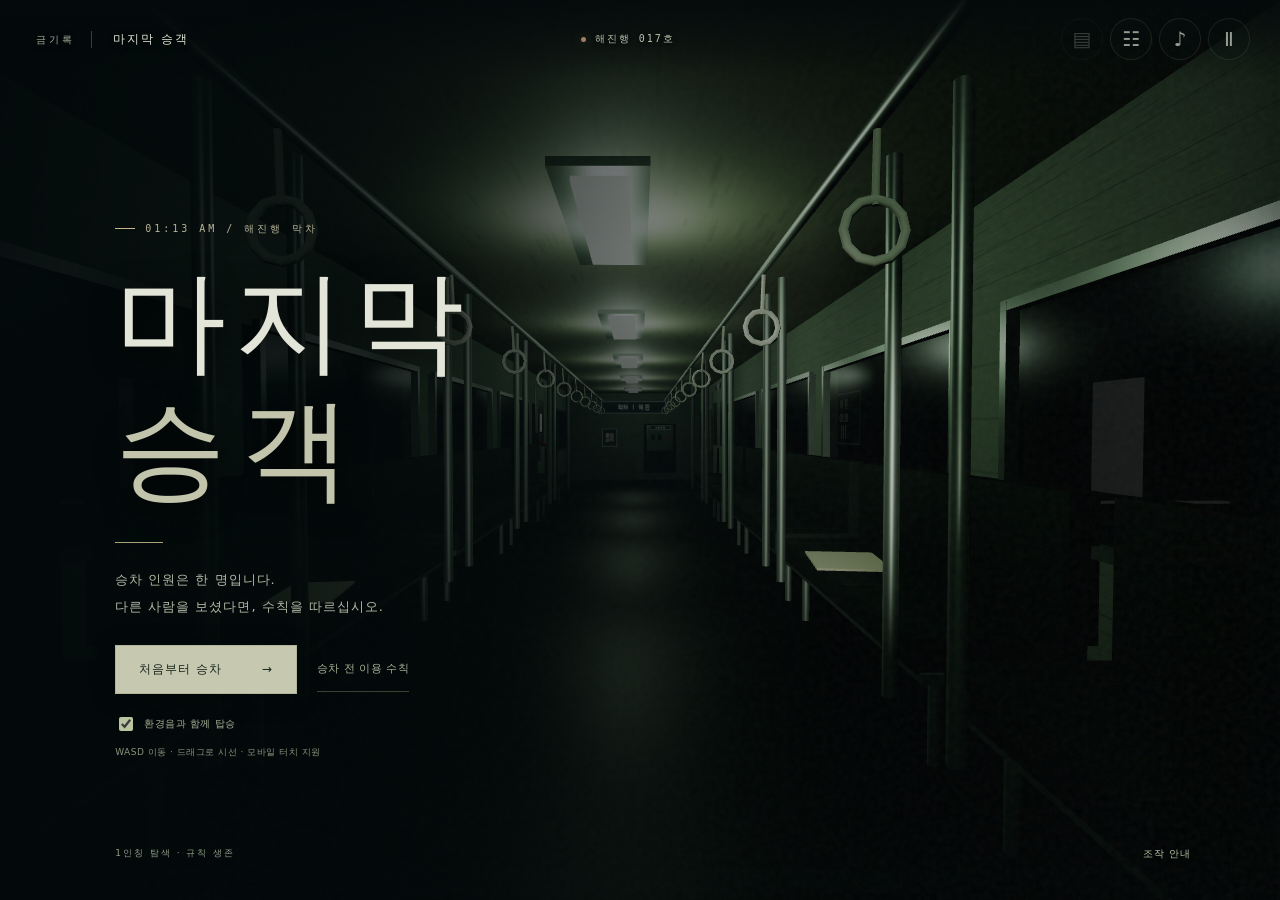
==== commit e2dcc48d: "Build a single first-person last passenger horror episode" ====
--- a/index.html
+++ b/index.html
@@ -4,11 +4,12 @@
   <meta charset="UTF-8">
   <meta name="viewport" content="width=device-width, initial-scale=1">
   <meta name="theme-color" content="#111210">
-  <meta name="description" content="금기록. 돌아오려면 규칙을 기억하세요. 설치 없이 즐기는 열 가지 짧은 나폴리탄 공포게임.">
-  <title>금기록 — 돌아오려면, 규칙을 기억하세요.</title>
+  <meta name="description" content="마지막 승객. 해진행 막차에는 한 명만 탑승했습니다. 빛과 시선과 숨을 관리하며 살아 돌아오는 1인칭 규칙 공포게임.">
+  <title>마지막 승객 — 해진행 막차</title>
   <link rel="icon" type="image/svg+xml" href="./assets/favicon.svg">
   <link rel="stylesheet" href="./src/styles.css">
   <link rel="stylesheet" href="./src/cinema.css">
+  <link rel="stylesheet" href="./src/train.css">
   <script type="module" src="./src/app.js"></script>
 </head>
 <body>
--- a/src/train.css
+++ b/src/train.css
@@ -0,0 +1,9 @@
+.last-train{position:fixed;inset:0;z-index:5;background:#050909;color:#e2e5d8;font-family:"Malgun Gothic",system-ui,sans-serif;overflow:hidden;--t-ink:#bec9b0;--t-gold:#b1a379;isolation:isolate}.last-train *{box-sizing:border-box}.last-train [hidden]{display:none!important}.last-train button{font:inherit;color:inherit;touch-action:manipulation}.last-train button:focus-visible{outline:2px solid #dfd8b4;outline-offset:4px}.last-train button:disabled{opacity:.35;cursor:default}.last-train button:not(:disabled){cursor:pointer}.last-train kbd{font:9px Consolas,monospace;font-weight:400;color:#9da98f;letter-spacing:.5px}.last-train canvas{display:block;width:100%;height:100%;touch-action:none;outline:none}.train-vignette,.train-noise,.train-hit{position:absolute;inset:0;pointer-events:none}.train-vignette{background:radial-gradient(ellipse at center,transparent 32%,#02070787);box-shadow:inset 0 0 90px #03070799;z-index:1}.train-noise{opacity:.13;mix-blend-mode:screen;background-image:url("data:image/svg+xml,%3Csvg xmlns='http://www.w3.org/2000/svg' viewBox='0 0 180 180'%3E%3Cfilter id='n'%3E%3CfeTurbulence type='fractalNoise' baseFrequency='.76' numOctaves='3' stitchTiles='stitch'/%3E%3C/filter%3E%3Crect width='100%25' height='100%25' filter='url(%23n)' opacity='.38'/%3E%3C/svg%3E");z-index:2}.train-hit{z-index:12;background:radial-gradient(ellipse,transparent 5%,#180403bc 70%,#050303);opacity:0}.train-lids{position:absolute;inset:0;z-index:15;background:#010303;opacity:0;pointer-events:none;transition:opacity .22s}.eyes-closed .train-lids{opacity:1}.closed-eyes-cues{position:absolute;top:44%;width:100%;text-align:center;color:#7b8876;font-size:12px;letter-spacing:2px}.closed-eyes-cues small{display:block;font-size:11px;letter-spacing:1px;color:#b5c6a1;min-height:25px;margin-top:23px}.closed-eyes-cues #rail-beats{display:flex;justify-content:center;gap:25px;margin-top:25px}.closed-eyes-cues i{width:6px;height:6px;border:1px solid #65775b;border-radius:50%}.closed-eyes-cues i.heard{background:#c6ccaa;box-shadow:0 0 20px #c1cc9d80}
+.train-hud{position:absolute;left:0;right:0;top:0;z-index:22;height:78px;padding:0 30px;display:flex;justify-content:space-between;align-items:center;gap:24px;background:linear-gradient(#040a0bd9,transparent)}.train-wordmark{background:none;border:0;font-size:12px!important;letter-spacing:2px;text-shadow:0 2px 6px #000}.train-wordmark>span{display:inline-block;margin-right:15px;color:#a6aa97;font-size:10px;letter-spacing:3px;border-right:1px solid #68726480;padding-right:16px}.train-car-label{display:flex;align-items:center;gap:9px;font:10px Consolas,monospace;letter-spacing:2px;color:#b6c4af;text-shadow:0 2px 5px #000}.record-dot{width:5px;height:5px;background:#a27e61;border-radius:50%;box-shadow:0 0 12px #bd8b5a70}.train-hud nav{display:flex;gap:7px}.train-hud nav>button{width:42px;height:42px;border:1px solid #b8c2a630;background:#08131170;border-radius:50%;font-size:20px}.train-hud nav>button:hover{background:#42534080}.train-hud nav>button[aria-pressed=true]{color:#e1d4a4;border-color:#aca47d80}.train-crosshair{position:absolute;left:50%;top:50%;width:22px;height:22px;margin:-11px;display:grid;place-items:center;pointer-events:none;z-index:5;opacity:0}.train-playing .train-crosshair{opacity:.7}.train-crosshair i{width:3px;height:3px;border-radius:50%;background:#d4dfcb;box-shadow:0 0 6px #000}.eyes-closed .train-crosshair{opacity:0}.train-pin{position:absolute;z-index:7;transform:translate(-50%,-50%);display:flex;flex-direction:column;align-items:center;gap:4px;padding:4px 10px;min-width:44px;min-height:52px;border:0;background:transparent;text-align:center;max-width:200px}.train-pin>span{border:1px solid #e2dfb880;background:#08130de3;border-radius:50%;width:28px;height:28px;display:grid;place-items:center;font:18px Consolas;transition:background .2s,transform .2s}.train-pin small{background:#050d0edb;border:1px solid #adba9c38;padding:3px 8px;font-size:10px;color:#d4dec7;text-shadow:0 2px 3px #000;white-space:nowrap}.train-pin:hover>span{background:#a3ad86;color:#142315;transform:scale(1.12)}#train-interact{position:absolute;left:50%;top:calc(50% + 32px);transform:translateX(-50%);z-index:8;display:flex;align-items:center;gap:9px;min-height:44px;padding:6px 13px;background:#06100ed4;border:1px solid #a4b28c66;font-size:11px;white-space:nowrap}#train-interact kbd{display:grid;place-items:center;width:21px;height:21px;color:#e0e2c8;border:1px solid #a7b18a;font-size:11px}.train-caption{position:absolute;bottom:165px;left:50%;transform:translateX(-50%);width:min(600px,60%);z-index:19;font-size:13px;letter-spacing:.8px;line-height:1.8;text-align:center;text-shadow:0 2px 7px #000,0 1px 10px #000;pointer-events:none;color:#d6ddc8}.train-caption:empty{display:none}
+.train-controls{position:absolute;inset:auto 0 0;z-index:20;height:145px;padding:0 27px 22px;display:flex;align-items:flex-end;justify-content:space-between;pointer-events:none;background:linear-gradient(transparent,#040b0b70)}.train-controls button{pointer-events:auto}.movement-cluster{width:152px}.move-pad{display:grid;grid-template-columns:repeat(3,44px);grid-template-rows:repeat(2,38px);gap:4px;justify-content:center}.move-pad button{min-width:44px;min-height:38px;font:12px Consolas!important;border:1px solid #9aa68e55;border-radius:4px;background:#08130eb3;color:#bec8b0;box-shadow:inset 0 -2px 1px #0005}.move-pad button:hover,.move-pad button:active{background:#56684a9c;border-color:#bac6a3}.move-pad [data-move=forward]{grid-column:2}.move-pad [data-move=left]{grid-row:2;grid-column:1}.move-pad [data-move=back]{grid-row:2;grid-column:2}.move-pad [data-move=right]{grid-row:2;grid-column:3}.look-pad{display:flex;align-items:center;justify-content:space-between;margin-top:5px;gap:3px}.look-pad>button{width:38px;min-height:36px;border:0;background:#0e1b16b8;border-radius:4px;font-size:21px;color:#aab69a}.look-pad>span{font-size:8px;color:#b0bda5;text-align:center;white-space:nowrap;text-shadow:0 2px 4px #000}.survival-controls{display:flex;gap:8px}.survival-controls>button{width:72px;height:80px;display:flex;flex-direction:column;align-items:center;justify-content:center;gap:3px;border:1px solid #93a68752;border-radius:4px;background:linear-gradient(#172920bd,#08140ee0);user-select:none;-webkit-user-select:none;touch-action:none}.survival-controls>button:hover{background:#40563bbd}.survival-controls>button[aria-pressed=true]{border-color:#b4c795;color:#e4e8c8;background:#3c5131c9}.survival-controls b{font:28px Georgia;font-weight:400;line-height:1}.survival-controls span{font-size:10px;line-height:1.5}.survival-controls kbd{font-size:7px;letter-spacing:0}.train-status{position:absolute;left:50%;bottom:37px;transform:translateX(-50%);display:flex;flex-direction:column;align-items:center;gap:9px;min-width:150px}#hide-state{color:#b9c9a6;font-size:10px;letter-spacing:2px;text-shadow:0 2px 5px #000}#hide-state.exposed{color:#d2a181}.air-meter{width:180px;display:flex;align-items:center;gap:9px;font-size:9px;color:#abbc9c}.air-meter>div{height:3px;background:#56614e80;flex:1;overflow:hidden}.air-meter i{display:block;background:#c9d1b2;height:100%;transition:width .12s}.air-meter small{font-size:8px;width:35px}.wrist-marks{display:flex;gap:8px;height:18px;align-items:center}.wrist-marks i{width:2px;height:13px;background:#63715a45;transform:rotate(23deg)}.wrist-marks i.marked{height:18px;width:3px;background:#b87756;box-shadow:0 0 9px #642c1d80}
+.train-title-screen{position:absolute;inset:0;z-index:25;padding:clamp(80px,13vh,160px) 9vw 35px;background:linear-gradient(90deg,#030a0bf0, #030a0bd6 27%,#030a0b4a 64%,transparent);display:flex;flex-direction:column;align-items:flex-start;justify-content:center;pointer-events:none}.train-title-screen button,.train-title-screen input{pointer-events:auto}.last-train:not(.has-started) .train-hud{z-index:26}.last-train:not(.has-started) .train-hud nav{opacity:.65}.last-train:not(.has-started) #train-pins,.last-train:not(.has-started) .train-controls{display:none}.title-kicker{font:10px Consolas,monospace;letter-spacing:3px;color:#b8b398;display:flex;align-items:center;gap:10px}.title-kicker i{width:20px;height:1px;background:#c7b58b}.train-title-screen h1{font-family:"Batang",Georgia,serif;font-size:clamp(58px,8.7vw,118px);font-weight:400;letter-spacing:8px;line-height:1.14;margin:24px 0 0;text-shadow:0 6px 30px #000}.train-title-screen h1 em{font-style:normal;color:#c2c5ab;letter-spacing:14px}.title-rule{height:1px;width:48px;background:#aca17a;margin:28px 0 23px}.train-title-screen>p{font-size:13px;line-height:2.1;letter-spacing:1px;color:#b2bca8;margin:0 0 25px}.title-actions{display:flex;gap:12px;align-items:center;flex-wrap:wrap;max-width:600px}.train-primary,.train-secondary{min-height:48px;padding:13px 23px;border:1px solid #b2b59a;font-size:12px!important;letter-spacing:1px;text-decoration:none}.train-primary{background:#c6c9af;color:#17241c!important;box-shadow:0 4px 25px #0004}.train-primary:hover{background:#e0dfc4}.train-primary>span{margin-left:35px}.train-secondary{background:#14241db3;color:#c5d0b6!important;border-color:#71836980}.title-manual{font-size:11px!important;color:#a7b299!important;border:0;border-bottom:1px solid #6d7d5e80;background:none;padding:10px 0;min-height:44px;margin-left:8px;letter-spacing:.5px}.title-sound{display:flex;align-items:center;gap:8px;font-size:10px;color:#a8b39a;letter-spacing:.5px;margin-top:20px;pointer-events:auto}.title-sound input{accent-color:#bac4a0;width:14px;height:14px}.train-title-screen>small{font-size:9px;letter-spacing:.5px;color:#89957f;margin-top:11px}.title-bottom{position:absolute;left:9vw;right:6vw;bottom:26px;display:flex;justify-content:space-between;align-items:center;font-size:9px;letter-spacing:2px;color:#91a08a}.title-bottom button{font-size:10px;letter-spacing:1px;background:none;border:0;color:#b7c3a5;padding:12px}.train-save-warning{position:absolute;bottom:0;left:0;right:0;background:#3d2c1ddf;color:#decbb3;font-size:11px;text-align:center;padding:7px 12px;z-index:70}
+.train-dialog{position:fixed;inset:0;margin:auto;width:min(640px,calc(100vw - 32px));max-height:88dvh;border:1px solid #b3b798;border-radius:0;background:#c9c6ae;color:#283329;padding:40px;box-shadow:0 20px 100px #000d;overflow:auto;z-index:100}.train-dialog::backdrop{background:#020707c9;backdrop-filter:blur(7px)}.train-dialog-close{position:absolute;right:12px;top:12px;width:44px;height:44px;line-height:1;border:0;background:#aeb09444;font-size:27px!important;color:#354331!important;z-index:1}.train-dialog h2{font:400 28px "Batang",Georgia,serif;margin:8px 0 20px;color:#273528;line-height:1.5;letter-spacing:.5px}.train-dialog p{font-size:12px;line-height:2;color:#48533f}.paper-heading{border-bottom:1px solid #7f886566;padding-bottom:16px;margin-bottom:22px}.paper-heading small,.dialog-eyebrow{font-size:9px;letter-spacing:2px;color:#676e50}.paper-heading p{font-size:11px}.train-rule-list article{padding:17px 0;border-bottom:1px dashed #7a806450}.train-rule-list h3{font-size:13px;line-height:1.7;font-weight:700;color:#41472c;margin:0 0 10px}.train-rule-list p{font-size:12px;line-height:2.15;margin:0}.train-rule-list .rule-highlight{background:#a16e2922;border:1px solid #96654688;padding:15px;margin:0 -12px}.paper-stamp{font:15px "Batang",serif;text-align:right;color:#8d5742;letter-spacing:2px;margin-top:27px}.ticket-title{font-size:24px!important}.boarding-ticket{background:#dad7bf;border:1px solid #8b9273;padding:25px 27px;margin:10px 0;color:#28382a;box-shadow:4px 7px 15px #3c452733;transform:rotate(-1deg)}.boarding-ticket>div:first-child{font-size:15px;letter-spacing:5px;border-bottom:2px solid #49583b;padding-bottom:17px;display:flex;justify-content:space-between;align-items:center}.boarding-ticket>div>span{font-size:9px;letter-spacing:1px}.boarding-ticket h3{font:25px "Batang",serif;letter-spacing:3px;margin:30px 0}.boarding-ticket h3 b{font-weight:400;margin:0 13px;font-size:19px}.boarding-ticket section{display:flex;justify-content:space-between;gap:20px;border-bottom:1px dashed #7c866a;padding:0 0 24px;margin-bottom:22px}.boarding-ticket section>span{font-size:10px;color:#677459}.boarding-ticket strong{display:block;font:24px Consolas,monospace;color:#243c2a;margin-top:7px}.boarding-ticket .ticket-cut{display:flex;align-items:center;justify-content:space-between;font-size:11px;letter-spacing:2px}.ticket-cut strong{font-size:38px;letter-spacing:8px;margin:0}.boarding-ticket>small{display:block;font-size:10px;line-height:1.9;margin-top:15px;color:#67705c}.ticket-bars{height:30px;width:190px;background:repeating-linear-gradient(90deg,#29382a 0px,#29382a 2px,transparent 2px,transparent 4px,#29382a 4px,#29382a 5px,transparent 5px,transparent 8px);opacity:.65;margin:24px 0 0 auto}.control-guide{display:flex;flex-direction:column;gap:10px}.control-guide p{display:flex;align-items:center;gap:20px;border-bottom:1px solid #81866a44;padding-bottom:12px;margin:0}.control-guide kbd{min-width:78px;color:#475434;font-size:12px;border:1px solid #7c896555;padding:6px;text-align:center}.control-guide span{font-size:11px}.guide-footnote{font-size:10px!important;color:#6a745d!important;margin-top:18px}.pause-actions{display:flex;flex-direction:column;gap:12px}.pause-actions>button{min-height:48px;padding:10px;border:1px solid #7e8a68;color:#33442a;background:#b4bea0;font-size:12px}.pause-actions>#pause-restart{border:0;background:none;color:#6f735b;font-size:11px}.panel-note{font-size:11px!important;color:#5f6b51!important}.train-dialog input#train-code{width:100%;font:35px Consolas,monospace;color:#d0dbb8;letter-spacing:12px;text-align:center;padding:11px;border:4px solid #707c60;background:#20331f;box-shadow:inset 0 3px 12px #0007;outline-color:#7d543e}.train-keypad{display:grid;grid-template-columns:repeat(3,1fr);gap:9px;margin-top:14px}.train-keypad>button{min-height:48px;background:linear-gradient(#a4ae93,#7d8c6c);border:1px solid #667654;color:#233a24;font:24px Consolas!important;box-shadow:0 3px 0 #4c6144}.train-keypad>button:active{transform:translateY(2px);box-shadow:0 1px 0 #4c6144}.train-dialog #panel-ticket,.back-to-panel{display:block;margin:20px auto 0;min-height:44px;padding:10px 20px;border:1px solid #788963;background:#b6bea3;color:#3e5035;font-size:11px}.breaker-panel{display:grid;grid-template-columns:repeat(3,1fr);gap:12px;background:#45573f;padding:25px 15px;border:8px solid #66765a;box-shadow:inset 0 0 16px #0006;margin-top:20px}.breaker{background:#30462f;border:1px solid #95a483;border-radius:2px;display:flex;flex-direction:column;align-items:center;padding:13px 8px;color:#dce2cb!important;min-height:215px;gap:12px}.breaker strong{font-size:12px;font-weight:400}.breaker-light{width:6px;height:6px;background:#b99e68;border-radius:50%;box-shadow:0 0 12px #b99e68}.breaker-track{height:92px;width:34px;background:#132810;border:2px solid #829774;position:relative;box-shadow:inset 0 0 6px #000}.breaker-track b{position:absolute;top:8px;left:-10px;right:-10px;height:22px;background:linear-gradient(#c7c5a2,#6d7758);box-shadow:0 6px 4px #0007;border:1px solid #c5cbb0}.breaker[data-breaker=door] .breaker-track b{top:60px}.breaker.switched .breaker-track b{top:60px}.breaker.switched[data-breaker=door] .breaker-track b{top:8px}.breaker.switched{opacity:.6}.breaker.switched .breaker-light{background:#a9c78a}.breaker small{font-size:10px;color:#bac8a3}
+.train-ending{position:absolute;inset:0;z-index:30;display:flex;flex-direction:column;align-items:center;justify-content:center;text-align:center;padding:30px;background:#030909d9;backdrop-filter:blur(4px);animation:train-end-in 2s ease-out}.train-ending>small{font:10px Consolas,monospace;letter-spacing:4px;color:#a7b498}.train-ending h2{font:400 clamp(23px,3.7vw,45px) "Batang",Georgia,serif;letter-spacing:3px;line-height:1.7;margin:26px 0 18px;max-width:900px}.train-ending>p{font-size:13px;color:#a9b59c;max-width:560px;line-height:2;letter-spacing:.5px}.ending-seal{border:1px solid #788469;color:#abb99a;font:16px "Batang",serif;letter-spacing:4px;padding:9px 20px;transform:rotate(-4deg);margin:25px 0 35px}.ending-register .ending-seal{border-color:#93644e;color:#b78d6a}.train-ending-actions{display:flex;align-items:center;justify-content:center;gap:12px;flex-wrap:wrap}.train-ending-actions button{min-height:48px;font-size:12px}.train-ending-actions #ending-rule{background:none;border:0;padding:12px;color:#a8b49b;text-decoration:underline;text-underline-offset:5px}.train-ending .ending-count{margin-top:28px;font-size:9px;letter-spacing:1px;color:#7b8b74}.ending-presence{position:absolute;right:9%;height:88%;bottom:0;opacity:.12;pointer-events:none;z-index:-1}.motion-reduced *{animation:none!important;transition:none!important}@keyframes train-end-in{from{opacity:0}to{opacity:1}}
+@media(max-width:800px){.train-hud{height:66px;padding:0 13px;gap:8px}.train-wordmark{font-size:10px!important;letter-spacing:.5px}.train-wordmark>span{display:none}.train-car-label{font-size:8px;letter-spacing:.5px;gap:5px}.train-hud nav{gap:2px}.train-hud nav>button{width:35px;height:40px;font-size:18px;border:0}.train-title-screen{padding:100px 8vw 75px;background:linear-gradient(90deg,#030a0bf2,#030a0bd4 44%,#030a0b45)}.train-title-screen h1{font-size:80px;letter-spacing:5px}.train-title-screen h1 em{letter-spacing:9px}.train-title-screen>p{font-size:12px}.title-kicker{font-size:8px;letter-spacing:2px}.title-actions{gap:10px;max-width:330px}.title-actions>.train-primary{padding:12px 20px}.title-manual{font-size:10px!important;margin-left:0}.title-rule{margin:25px 0 21px}.title-sound{font-size:10px}.title-bottom{left:8vw;right:7vw;bottom:18px;font-size:8px}.train-controls{padding:0 12px 18px;height:150px}.movement-cluster{width:134px}.move-pad{grid-template-columns:repeat(3,40px);gap:3px;grid-template-rows:repeat(2,40px)}.move-pad button{min-width:40px;min-height:40px}.look-pad>button{width:40px;height:40px}.look-pad>span{font-size:7px;white-space:normal;max-width:50px}.survival-controls{display:grid;grid-template-columns:repeat(2,62px);gap:5px}.survival-controls>button{width:62px;height:59px;gap:1px}.survival-controls b{font-size:21px}.survival-controls span{font-size:9px}.survival-controls kbd{font-size:6px}.train-status{bottom:158px;width:150px}.train-caption{bottom:204px;width:86%;font-size:11px;line-height:1.9;letter-spacing:.5px}.air-meter{width:150px}.wrist-marks{height:10px}.train-pin small{font-size:9px;padding:3px 6px}.train-pin{max-width:140px}.train-pin>span{width:27px;height:27px}#train-interact{font-size:10px;padding:4px 10px;min-height:40px;max-width:80%}.train-dialog{padding:35px 23px 28px;max-height:88dvh}.train-dialog h2{font-size:24px}.train-rule-list h3{font-size:12px}.train-rule-list p{font-size:12px;line-height:2.05}.boarding-ticket{padding:22px 16px}.boarding-ticket>div:first-child{font-size:13px;letter-spacing:2px}.boarding-ticket>div>span{font-size:8px}.boarding-ticket h3{font-size:21px;letter-spacing:1px}.boarding-ticket h3 b{margin:0 5px}.boarding-ticket section{gap:10px}.boarding-ticket strong{font-size:23px}.ticket-cut strong{font-size:31px;letter-spacing:7px}.control-guide p{gap:12px}.control-guide kbd{min-width:61px;font-size:10px}.breaker-panel{gap:7px;padding:18px 8px;border-width:5px}.breaker{padding:12px 5px;min-height:200px}.breaker strong{font-size:10px}.train-ending h2{font-size:28px;letter-spacing:1px}.train-ending>p{font-size:12px}.train-ending-actions{gap:10px}.train-ending-actions .train-primary,.train-ending-actions .train-secondary{padding:12px 17px}.train-ending{padding:25px}.ending-presence{right:0;opacity:.1}}
+@media(max-height:600px) and (min-width:801px){.train-title-screen{padding-top:80px;padding-bottom:60px}.train-title-screen h1{font-size:62px;line-height:1.05}.title-rule{margin:17px 0 13px}.train-title-screen>p{font-size:11px;margin-bottom:15px}.title-kicker{font-size:9px}.title-sound{margin-top:12px}.train-title-screen>small{margin-top:7px}.train-controls{transform:scale(.88);transform-origin:bottom left;width:113.6%;bottom:0}.train-caption{bottom:140px}.train-hud{height:62px}}
+@media(prefers-reduced-motion:reduce){.last-train *{animation:none!important;transition:none!important}}
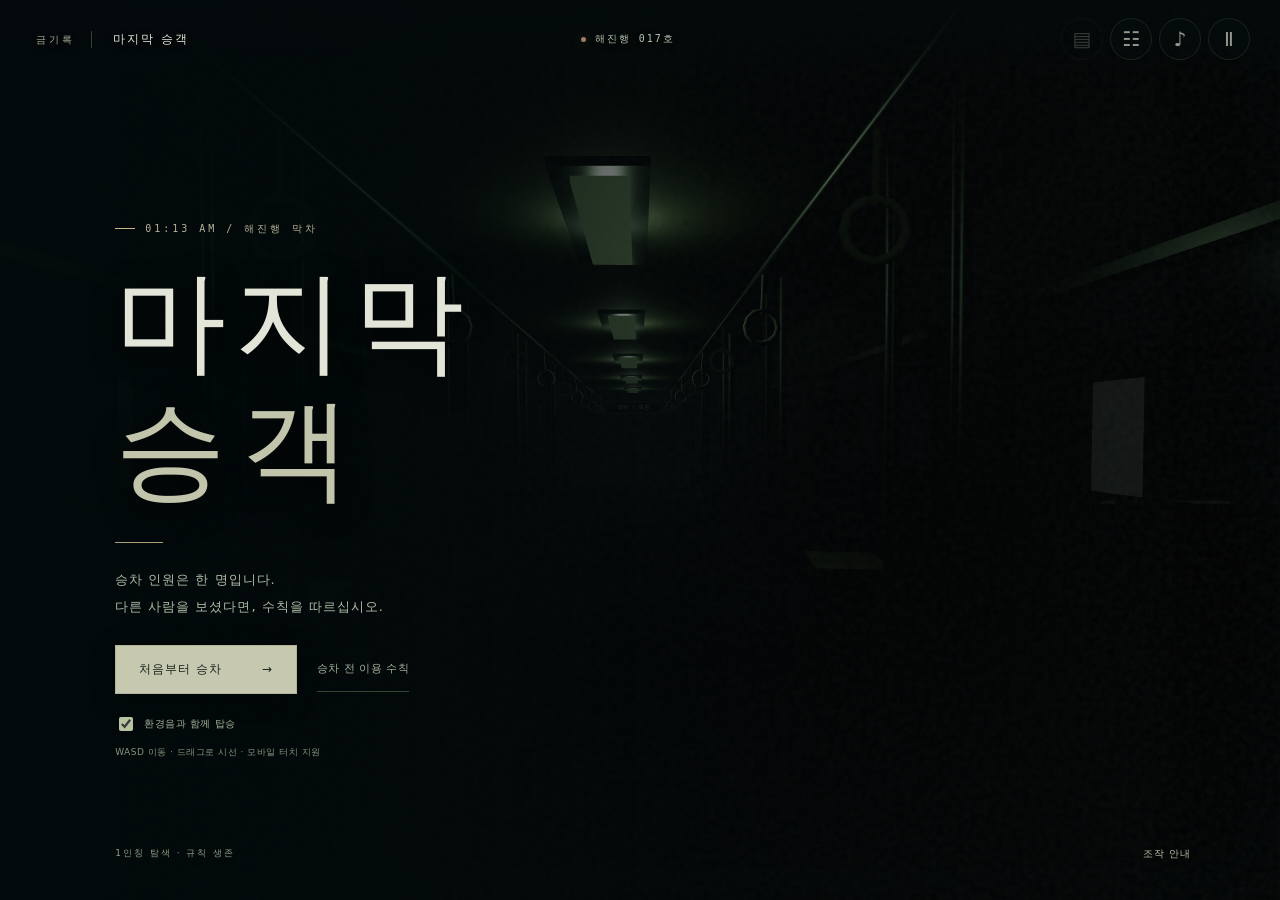
==== commit 706e9f69: "Add timed threats, spatial footsteps and focused flashlight" ====
--- a/index.html
+++ b/index.html
@@ -7,10 +7,10 @@
   <meta name="description" content="마지막 승객. 해진행 막차에는 한 명만 탑승했습니다. 빛과 시선과 숨을 관리하며 살아 돌아오는 1인칭 규칙 공포게임.">
   <title>마지막 승객 — 해진행 막차</title>
   <link rel="icon" type="image/svg+xml" href="./assets/favicon.svg">
-  <link rel="stylesheet" href="./src/styles.css">
-  <link rel="stylesheet" href="./src/cinema.css">
-  <link rel="stylesheet" href="./src/train.css">
-  <script type="module" src="./src/app.js"></script>
+  <link rel="stylesheet" href="./src/styles.css?v=ec660823f3d2">
+  <link rel="stylesheet" href="./src/cinema.css?v=ec660823f3d2">
+  <link rel="stylesheet" href="./src/train.css?v=ec660823f3d2">
+  <script type="module" src="./src/app.js?v=ec660823f3d2"></script>
 </head>
 <body>
   <a href="#content" class="skip-link">본문으로 건너뛰기</a>
--- a/src/train.css
+++ b/src/train.css
@@ -2,8 +2,19 @@
 .train-hud{position:absolute;left:0;right:0;top:0;z-index:22;height:78px;padding:0 30px;display:flex;justify-content:space-between;align-items:center;gap:24px;background:linear-gradient(#040a0bd9,transparent)}.train-wordmark{background:none;border:0;font-size:12px!important;letter-spacing:2px;text-shadow:0 2px 6px #000}.train-wordmark>span{display:inline-block;margin-right:15px;color:#a6aa97;font-size:10px;letter-spacing:3px;border-right:1px solid #68726480;padding-right:16px}.train-car-label{display:flex;align-items:center;gap:9px;font:10px Consolas,monospace;letter-spacing:2px;color:#b6c4af;text-shadow:0 2px 5px #000}.record-dot{width:5px;height:5px;background:#a27e61;border-radius:50%;box-shadow:0 0 12px #bd8b5a70}.train-hud nav{display:flex;gap:7px}.train-hud nav>button{width:42px;height:42px;border:1px solid #b8c2a630;background:#08131170;border-radius:50%;font-size:20px}.train-hud nav>button:hover{background:#42534080}.train-hud nav>button[aria-pressed=true]{color:#e1d4a4;border-color:#aca47d80}.train-crosshair{position:absolute;left:50%;top:50%;width:22px;height:22px;margin:-11px;display:grid;place-items:center;pointer-events:none;z-index:5;opacity:0}.train-playing .train-crosshair{opacity:.7}.train-crosshair i{width:3px;height:3px;border-radius:50%;background:#d4dfcb;box-shadow:0 0 6px #000}.eyes-closed .train-crosshair{opacity:0}.train-pin{position:absolute;z-index:7;transform:translate(-50%,-50%);display:flex;flex-direction:column;align-items:center;gap:4px;padding:4px 10px;min-width:44px;min-height:52px;border:0;background:transparent;text-align:center;max-width:200px}.train-pin>span{border:1px solid #e2dfb880;background:#08130de3;border-radius:50%;width:28px;height:28px;display:grid;place-items:center;font:18px Consolas;transition:background .2s,transform .2s}.train-pin small{background:#050d0edb;border:1px solid #adba9c38;padding:3px 8px;font-size:10px;color:#d4dec7;text-shadow:0 2px 3px #000;white-space:nowrap}.train-pin:hover>span{background:#a3ad86;color:#142315;transform:scale(1.12)}#train-interact{position:absolute;left:50%;top:calc(50% + 32px);transform:translateX(-50%);z-index:8;display:flex;align-items:center;gap:9px;min-height:44px;padding:6px 13px;background:#06100ed4;border:1px solid #a4b28c66;font-size:11px;white-space:nowrap}#train-interact kbd{display:grid;place-items:center;width:21px;height:21px;color:#e0e2c8;border:1px solid #a7b18a;font-size:11px}.train-caption{position:absolute;bottom:165px;left:50%;transform:translateX(-50%);width:min(600px,60%);z-index:19;font-size:13px;letter-spacing:.8px;line-height:1.8;text-align:center;text-shadow:0 2px 7px #000,0 1px 10px #000;pointer-events:none;color:#d6ddc8}.train-caption:empty{display:none}
 .train-controls{position:absolute;inset:auto 0 0;z-index:20;height:145px;padding:0 27px 22px;display:flex;align-items:flex-end;justify-content:space-between;pointer-events:none;background:linear-gradient(transparent,#040b0b70)}.train-controls button{pointer-events:auto}.movement-cluster{width:152px}.move-pad{display:grid;grid-template-columns:repeat(3,44px);grid-template-rows:repeat(2,38px);gap:4px;justify-content:center}.move-pad button{min-width:44px;min-height:38px;font:12px Consolas!important;border:1px solid #9aa68e55;border-radius:4px;background:#08130eb3;color:#bec8b0;box-shadow:inset 0 -2px 1px #0005}.move-pad button:hover,.move-pad button:active{background:#56684a9c;border-color:#bac6a3}.move-pad [data-move=forward]{grid-column:2}.move-pad [data-move=left]{grid-row:2;grid-column:1}.move-pad [data-move=back]{grid-row:2;grid-column:2}.move-pad [data-move=right]{grid-row:2;grid-column:3}.look-pad{display:flex;align-items:center;justify-content:space-between;margin-top:5px;gap:3px}.look-pad>button{width:38px;min-height:36px;border:0;background:#0e1b16b8;border-radius:4px;font-size:21px;color:#aab69a}.look-pad>span{font-size:8px;color:#b0bda5;text-align:center;white-space:nowrap;text-shadow:0 2px 4px #000}.survival-controls{display:flex;gap:8px}.survival-controls>button{width:72px;height:80px;display:flex;flex-direction:column;align-items:center;justify-content:center;gap:3px;border:1px solid #93a68752;border-radius:4px;background:linear-gradient(#172920bd,#08140ee0);user-select:none;-webkit-user-select:none;touch-action:none}.survival-controls>button:hover{background:#40563bbd}.survival-controls>button[aria-pressed=true]{border-color:#b4c795;color:#e4e8c8;background:#3c5131c9}.survival-controls b{font:28px Georgia;font-weight:400;line-height:1}.survival-controls span{font-size:10px;line-height:1.5}.survival-controls kbd{font-size:7px;letter-spacing:0}.train-status{position:absolute;left:50%;bottom:37px;transform:translateX(-50%);display:flex;flex-direction:column;align-items:center;gap:9px;min-width:150px}#hide-state{color:#b9c9a6;font-size:10px;letter-spacing:2px;text-shadow:0 2px 5px #000}#hide-state.exposed{color:#d2a181}.air-meter{width:180px;display:flex;align-items:center;gap:9px;font-size:9px;color:#abbc9c}.air-meter>div{height:3px;background:#56614e80;flex:1;overflow:hidden}.air-meter i{display:block;background:#c9d1b2;height:100%;transition:width .12s}.air-meter small{font-size:8px;width:35px}.wrist-marks{display:flex;gap:8px;height:18px;align-items:center}.wrist-marks i{width:2px;height:13px;background:#63715a45;transform:rotate(23deg)}.wrist-marks i.marked{height:18px;width:3px;background:#b87756;box-shadow:0 0 9px #642c1d80}
 .train-title-screen{position:absolute;inset:0;z-index:25;padding:clamp(80px,13vh,160px) 9vw 35px;background:linear-gradient(90deg,#030a0bf0, #030a0bd6 27%,#030a0b4a 64%,transparent);display:flex;flex-direction:column;align-items:flex-start;justify-content:center;pointer-events:none}.train-title-screen button,.train-title-screen input{pointer-events:auto}.last-train:not(.has-started) .train-hud{z-index:26}.last-train:not(.has-started) .train-hud nav{opacity:.65}.last-train:not(.has-started) #train-pins,.last-train:not(.has-started) .train-controls{display:none}.title-kicker{font:10px Consolas,monospace;letter-spacing:3px;color:#b8b398;display:flex;align-items:center;gap:10px}.title-kicker i{width:20px;height:1px;background:#c7b58b}.train-title-screen h1{font-family:"Batang",Georgia,serif;font-size:clamp(58px,8.7vw,118px);font-weight:400;letter-spacing:8px;line-height:1.14;margin:24px 0 0;text-shadow:0 6px 30px #000}.train-title-screen h1 em{font-style:normal;color:#c2c5ab;letter-spacing:14px}.title-rule{height:1px;width:48px;background:#aca17a;margin:28px 0 23px}.train-title-screen>p{font-size:13px;line-height:2.1;letter-spacing:1px;color:#b2bca8;margin:0 0 25px}.title-actions{display:flex;gap:12px;align-items:center;flex-wrap:wrap;max-width:600px}.train-primary,.train-secondary{min-height:48px;padding:13px 23px;border:1px solid #b2b59a;font-size:12px!important;letter-spacing:1px;text-decoration:none}.train-primary{background:#c6c9af;color:#17241c!important;box-shadow:0 4px 25px #0004}.train-primary:hover{background:#e0dfc4}.train-primary>span{margin-left:35px}.train-secondary{background:#14241db3;color:#c5d0b6!important;border-color:#71836980}.title-manual{font-size:11px!important;color:#a7b299!important;border:0;border-bottom:1px solid #6d7d5e80;background:none;padding:10px 0;min-height:44px;margin-left:8px;letter-spacing:.5px}.title-sound{display:flex;align-items:center;gap:8px;font-size:10px;color:#a8b39a;letter-spacing:.5px;margin-top:20px;pointer-events:auto}.title-sound input{accent-color:#bac4a0;width:14px;height:14px}.train-title-screen>small{font-size:9px;letter-spacing:.5px;color:#89957f;margin-top:11px}.title-bottom{position:absolute;left:9vw;right:6vw;bottom:26px;display:flex;justify-content:space-between;align-items:center;font-size:9px;letter-spacing:2px;color:#91a08a}.title-bottom button{font-size:10px;letter-spacing:1px;background:none;border:0;color:#b7c3a5;padding:12px}.train-save-warning{position:absolute;bottom:0;left:0;right:0;background:#3d2c1ddf;color:#decbb3;font-size:11px;text-align:center;padding:7px 12px;z-index:70}
-.train-dialog{position:fixed;inset:0;margin:auto;width:min(640px,calc(100vw - 32px));max-height:88dvh;border:1px solid #b3b798;border-radius:0;background:#c9c6ae;color:#283329;padding:40px;box-shadow:0 20px 100px #000d;overflow:auto;z-index:100}.train-dialog::backdrop{background:#020707c9;backdrop-filter:blur(7px)}.train-dialog-close{position:absolute;right:12px;top:12px;width:44px;height:44px;line-height:1;border:0;background:#aeb09444;font-size:27px!important;color:#354331!important;z-index:1}.train-dialog h2{font:400 28px "Batang",Georgia,serif;margin:8px 0 20px;color:#273528;line-height:1.5;letter-spacing:.5px}.train-dialog p{font-size:12px;line-height:2;color:#48533f}.paper-heading{border-bottom:1px solid #7f886566;padding-bottom:16px;margin-bottom:22px}.paper-heading small,.dialog-eyebrow{font-size:9px;letter-spacing:2px;color:#676e50}.paper-heading p{font-size:11px}.train-rule-list article{padding:17px 0;border-bottom:1px dashed #7a806450}.train-rule-list h3{font-size:13px;line-height:1.7;font-weight:700;color:#41472c;margin:0 0 10px}.train-rule-list p{font-size:12px;line-height:2.15;margin:0}.train-rule-list .rule-highlight{background:#a16e2922;border:1px solid #96654688;padding:15px;margin:0 -12px}.paper-stamp{font:15px "Batang",serif;text-align:right;color:#8d5742;letter-spacing:2px;margin-top:27px}.ticket-title{font-size:24px!important}.boarding-ticket{background:#dad7bf;border:1px solid #8b9273;padding:25px 27px;margin:10px 0;color:#28382a;box-shadow:4px 7px 15px #3c452733;transform:rotate(-1deg)}.boarding-ticket>div:first-child{font-size:15px;letter-spacing:5px;border-bottom:2px solid #49583b;padding-bottom:17px;display:flex;justify-content:space-between;align-items:center}.boarding-ticket>div>span{font-size:9px;letter-spacing:1px}.boarding-ticket h3{font:25px "Batang",serif;letter-spacing:3px;margin:30px 0}.boarding-ticket h3 b{font-weight:400;margin:0 13px;font-size:19px}.boarding-ticket section{display:flex;justify-content:space-between;gap:20px;border-bottom:1px dashed #7c866a;padding:0 0 24px;margin-bottom:22px}.boarding-ticket section>span{font-size:10px;color:#677459}.boarding-ticket strong{display:block;font:24px Consolas,monospace;color:#243c2a;margin-top:7px}.boarding-ticket .ticket-cut{display:flex;align-items:center;justify-content:space-between;font-size:11px;letter-spacing:2px}.ticket-cut strong{font-size:38px;letter-spacing:8px;margin:0}.boarding-ticket>small{display:block;font-size:10px;line-height:1.9;margin-top:15px;color:#67705c}.ticket-bars{height:30px;width:190px;background:repeating-linear-gradient(90deg,#29382a 0px,#29382a 2px,transparent 2px,transparent 4px,#29382a 4px,#29382a 5px,transparent 5px,transparent 8px);opacity:.65;margin:24px 0 0 auto}.control-guide{display:flex;flex-direction:column;gap:10px}.control-guide p{display:flex;align-items:center;gap:20px;border-bottom:1px solid #81866a44;padding-bottom:12px;margin:0}.control-guide kbd{min-width:78px;color:#475434;font-size:12px;border:1px solid #7c896555;padding:6px;text-align:center}.control-guide span{font-size:11px}.guide-footnote{font-size:10px!important;color:#6a745d!important;margin-top:18px}.pause-actions{display:flex;flex-direction:column;gap:12px}.pause-actions>button{min-height:48px;padding:10px;border:1px solid #7e8a68;color:#33442a;background:#b4bea0;font-size:12px}.pause-actions>#pause-restart{border:0;background:none;color:#6f735b;font-size:11px}.panel-note{font-size:11px!important;color:#5f6b51!important}.train-dialog input#train-code{width:100%;font:35px Consolas,monospace;color:#d0dbb8;letter-spacing:12px;text-align:center;padding:11px;border:4px solid #707c60;background:#20331f;box-shadow:inset 0 3px 12px #0007;outline-color:#7d543e}.train-keypad{display:grid;grid-template-columns:repeat(3,1fr);gap:9px;margin-top:14px}.train-keypad>button{min-height:48px;background:linear-gradient(#a4ae93,#7d8c6c);border:1px solid #667654;color:#233a24;font:24px Consolas!important;box-shadow:0 3px 0 #4c6144}.train-keypad>button:active{transform:translateY(2px);box-shadow:0 1px 0 #4c6144}.train-dialog #panel-ticket,.back-to-panel{display:block;margin:20px auto 0;min-height:44px;padding:10px 20px;border:1px solid #788963;background:#b6bea3;color:#3e5035;font-size:11px}.breaker-panel{display:grid;grid-template-columns:repeat(3,1fr);gap:12px;background:#45573f;padding:25px 15px;border:8px solid #66765a;box-shadow:inset 0 0 16px #0006;margin-top:20px}.breaker{background:#30462f;border:1px solid #95a483;border-radius:2px;display:flex;flex-direction:column;align-items:center;padding:13px 8px;color:#dce2cb!important;min-height:215px;gap:12px}.breaker strong{font-size:12px;font-weight:400}.breaker-light{width:6px;height:6px;background:#b99e68;border-radius:50%;box-shadow:0 0 12px #b99e68}.breaker-track{height:92px;width:34px;background:#132810;border:2px solid #829774;position:relative;box-shadow:inset 0 0 6px #000}.breaker-track b{position:absolute;top:8px;left:-10px;right:-10px;height:22px;background:linear-gradient(#c7c5a2,#6d7758);box-shadow:0 6px 4px #0007;border:1px solid #c5cbb0}.breaker[data-breaker=door] .breaker-track b{top:60px}.breaker.switched .breaker-track b{top:60px}.breaker.switched[data-breaker=door] .breaker-track b{top:8px}.breaker.switched{opacity:.6}.breaker.switched .breaker-light{background:#a9c78a}.breaker small{font-size:10px;color:#bac8a3}
+.train-dialog{position:fixed;inset:0;margin:auto;width:min(640px,calc(100vw - 32px));max-height:88dvh;border:1px solid #b3b798;border-radius:0;background:#c9c6ae;color:#283329;padding:40px;box-shadow:0 20px 100px #000d;overflow:auto;z-index:100}.train-dialog::backdrop{background:#020707c9;backdrop-filter:blur(7px)}.train-dialog-close{position:absolute;right:12px;top:12px;width:44px;height:44px;line-height:1;border:0;background:#aeb09444;font-size:27px!important;color:#354331!important;z-index:1}.train-dialog h2{font:400 28px "Batang",Georgia,serif;margin:8px 0 20px;color:#273528;line-height:1.5;letter-spacing:.5px}.train-dialog p{font-size:12px;line-height:2;color:#48533f}.paper-heading{border-bottom:1px solid #7f886566;padding-bottom:16px;margin-bottom:22px}.paper-heading small,.dialog-eyebrow{font-size:9px;letter-spacing:2px;color:#676e50}.paper-heading p{font-size:11px}.train-rule-list{list-style:none;padding:0;margin:0}.train-rule-list li{display:grid;grid-template-columns:24px minmax(0,1fr);gap:12px;padding:10px 0;break-inside:avoid}.train-rule-number{font:11px/25px Consolas,monospace;color:#72745c}.train-rule-list p{font-size:13px;line-height:1.9;margin:0;word-break:keep-all;overflow-wrap:break-word;color:#384431}.train-rule-list .rule-highlight{background:#a16e2922;box-shadow:inset 2px 0 #96654688;padding-left:10px;margin-left:-10px}.paper-footer{display:flex;align-items:center;justify-content:space-between;gap:16px;border-top:1px solid #7f886566;margin-top:24px;padding-top:12px}.paper-stamp{font:12px "Batang",serif;color:#8d5742;letter-spacing:1px}.paper-footer button{min-height:44px;padding:8px 4px;background:none;border:0;color:#47543b;font-size:11px;text-decoration:underline;text-underline-offset:4px}.ticket-title{font-size:24px!important}.boarding-ticket{background:#dad7bf;border:1px solid #8b9273;padding:25px 27px;margin:10px 0;color:#28382a;box-shadow:4px 7px 15px #3c452733;transform:rotate(-1deg)}.boarding-ticket>div:first-child{font-size:15px;letter-spacing:5px;border-bottom:2px solid #49583b;padding-bottom:17px;display:flex;justify-content:space-between;align-items:center}.boarding-ticket>div>span{font-size:9px;letter-spacing:1px}.boarding-ticket h3{font:25px "Batang",serif;letter-spacing:3px;margin:30px 0}.boarding-ticket h3 b{font-weight:400;margin:0 13px;font-size:19px}.boarding-ticket section{display:flex;justify-content:space-between;gap:20px;border-bottom:1px dashed #7c866a;padding:0 0 24px;margin-bottom:22px}.boarding-ticket section>span{font-size:10px;color:#677459}.boarding-ticket strong{display:block;font:24px Consolas,monospace;color:#243c2a;margin-top:7px}.boarding-ticket .ticket-cut{display:flex;align-items:center;justify-content:space-between;font-size:11px;letter-spacing:2px}.ticket-cut strong{font-size:38px;letter-spacing:8px;margin:0}.boarding-ticket>small{display:block;font-size:10px;line-height:1.9;margin-top:15px;color:#67705c}.ticket-bars{height:30px;width:190px;background:repeating-linear-gradient(90deg,#29382a 0px,#29382a 2px,transparent 2px,transparent 4px,#29382a 4px,#29382a 5px,transparent 5px,transparent 8px);opacity:.65;margin:24px 0 0 auto}.control-guide{display:flex;flex-direction:column;gap:10px}.control-guide p{display:flex;align-items:center;gap:20px;border-bottom:1px solid #81866a44;padding-bottom:12px;margin:0}.control-guide kbd{min-width:78px;color:#475434;font-size:12px;border:1px solid #7c896555;padding:6px;text-align:center}.control-guide span{font-size:11px}.guide-footnote{font-size:10px!important;color:#6a745d!important;margin-top:18px}.pause-actions{display:flex;flex-direction:column;gap:12px}.pause-actions>button{min-height:48px;padding:10px;border:1px solid #7e8a68;color:#33442a;background:#b4bea0;font-size:12px}.pause-actions>#pause-restart{border:0;background:none;color:#6f735b;font-size:11px}.panel-note{font-size:11px!important;color:#5f6b51!important}.train-dialog #train-code{display:block;min-height:69px;width:100%;font:35px Consolas,monospace;color:#d0dbb8;letter-spacing:12px;text-align:center;padding:11px;border:4px solid #707c60;background:#20331f;box-shadow:inset 0 3px 12px #0007;outline-color:#7d543e}.train-keypad{display:grid;grid-template-columns:repeat(3,1fr);gap:9px;margin-top:14px}.train-keypad>button{min-height:48px;background:linear-gradient(#a4ae93,#7d8c6c);border:1px solid #667654;color:#233a24;font:24px Consolas!important;box-shadow:0 3px 0 #4c6144}.train-keypad>button:active{transform:translateY(2px);box-shadow:0 1px 0 #4c6144}.train-dialog #panel-ticket,.back-to-panel{display:block;margin:20px auto 0;min-height:44px;padding:10px 20px;border:1px solid #788963;background:#b6bea3;color:#3e5035;font-size:11px}.breaker-panel{display:grid;grid-template-columns:repeat(3,1fr);gap:12px;background:#45573f;padding:25px 15px;border:8px solid #66765a;box-shadow:inset 0 0 16px #0006;margin-top:20px}.breaker{background:#30462f;border:1px solid #95a483;border-radius:2px;display:flex;flex-direction:column;align-items:center;padding:13px 8px;color:#dce2cb!important;min-height:215px;gap:12px}.breaker strong{font-size:12px;font-weight:400}.breaker-light{width:6px;height:6px;background:#b99e68;border-radius:50%;box-shadow:0 0 12px #b99e68}.breaker-track{height:92px;width:34px;background:#132810;border:2px solid #829774;position:relative;box-shadow:inset 0 0 6px #000}.breaker-track b{position:absolute;top:8px;left:-10px;right:-10px;height:22px;background:linear-gradient(#c7c5a2,#6d7758);box-shadow:0 6px 4px #0007;border:1px solid #c5cbb0}.breaker[data-breaker=door] .breaker-track b{top:60px}.breaker.switched .breaker-track b{top:60px}.breaker.switched[data-breaker=door] .breaker-track b{top:8px}.breaker.switched{opacity:.6}.breaker.switched .breaker-light{background:#a9c78a}.breaker small{font-size:10px;color:#bac8a3}
 .train-ending{position:absolute;inset:0;z-index:30;display:flex;flex-direction:column;align-items:center;justify-content:center;text-align:center;padding:30px;background:#030909d9;backdrop-filter:blur(4px);animation:train-end-in 2s ease-out}.train-ending>small{font:10px Consolas,monospace;letter-spacing:4px;color:#a7b498}.train-ending h2{font:400 clamp(23px,3.7vw,45px) "Batang",Georgia,serif;letter-spacing:3px;line-height:1.7;margin:26px 0 18px;max-width:900px}.train-ending>p{font-size:13px;color:#a9b59c;max-width:560px;line-height:2;letter-spacing:.5px}.ending-seal{border:1px solid #788469;color:#abb99a;font:16px "Batang",serif;letter-spacing:4px;padding:9px 20px;transform:rotate(-4deg);margin:25px 0 35px}.ending-register .ending-seal{border-color:#93644e;color:#b78d6a}.train-ending-actions{display:flex;align-items:center;justify-content:center;gap:12px;flex-wrap:wrap}.train-ending-actions button{min-height:48px;font-size:12px}.train-ending-actions #ending-rule{background:none;border:0;padding:12px;color:#a8b49b;text-decoration:underline;text-underline-offset:5px}.train-ending .ending-count{margin-top:28px;font-size:9px;letter-spacing:1px;color:#7b8b74}.ending-presence{position:absolute;right:9%;height:88%;bottom:0;opacity:.12;pointer-events:none;z-index:-1}.motion-reduced *{animation:none!important;transition:none!important}@keyframes train-end-in{from{opacity:0}to{opacity:1}}
 @media(max-width:800px){.train-hud{height:66px;padding:0 13px;gap:8px}.train-wordmark{font-size:10px!important;letter-spacing:.5px}.train-wordmark>span{display:none}.train-car-label{font-size:8px;letter-spacing:.5px;gap:5px}.train-hud nav{gap:2px}.train-hud nav>button{width:35px;height:40px;font-size:18px;border:0}.train-title-screen{padding:100px 8vw 75px;background:linear-gradient(90deg,#030a0bf2,#030a0bd4 44%,#030a0b45)}.train-title-screen h1{font-size:80px;letter-spacing:5px}.train-title-screen h1 em{letter-spacing:9px}.train-title-screen>p{font-size:12px}.title-kicker{font-size:8px;letter-spacing:2px}.title-actions{gap:10px;max-width:330px}.title-actions>.train-primary{padding:12px 20px}.title-manual{font-size:10px!important;margin-left:0}.title-rule{margin:25px 0 21px}.title-sound{font-size:10px}.title-bottom{left:8vw;right:7vw;bottom:18px;font-size:8px}.train-controls{padding:0 12px 18px;height:150px}.movement-cluster{width:134px}.move-pad{grid-template-columns:repeat(3,40px);gap:3px;grid-template-rows:repeat(2,40px)}.move-pad button{min-width:40px;min-height:40px}.look-pad>button{width:40px;height:40px}.look-pad>span{font-size:7px;white-space:normal;max-width:50px}.survival-controls{display:grid;grid-template-columns:repeat(2,62px);gap:5px}.survival-controls>button{width:62px;height:59px;gap:1px}.survival-controls b{font-size:21px}.survival-controls span{font-size:9px}.survival-controls kbd{font-size:6px}.train-status{bottom:158px;width:150px}.train-caption{bottom:204px;width:86%;font-size:11px;line-height:1.9;letter-spacing:.5px}.air-meter{width:150px}.wrist-marks{height:10px}.train-pin small{font-size:9px;padding:3px 6px}.train-pin{max-width:140px}.train-pin>span{width:27px;height:27px}#train-interact{font-size:10px;padding:4px 10px;min-height:40px;max-width:80%}.train-dialog{padding:35px 23px 28px;max-height:88dvh}.train-dialog h2{font-size:24px}.train-rule-list h3{font-size:12px}.train-rule-list p{font-size:12px;line-height:2.05}.boarding-ticket{padding:22px 16px}.boarding-ticket>div:first-child{font-size:13px;letter-spacing:2px}.boarding-ticket>div>span{font-size:8px}.boarding-ticket h3{font-size:21px;letter-spacing:1px}.boarding-ticket h3 b{margin:0 5px}.boarding-ticket section{gap:10px}.boarding-ticket strong{font-size:23px}.ticket-cut strong{font-size:31px;letter-spacing:7px}.control-guide p{gap:12px}.control-guide kbd{min-width:61px;font-size:10px}.breaker-panel{gap:7px;padding:18px 8px;border-width:5px}.breaker{padding:12px 5px;min-height:200px}.breaker strong{font-size:10px}.train-ending h2{font-size:28px;letter-spacing:1px}.train-ending>p{font-size:12px}.train-ending-actions{gap:10px}.train-ending-actions .train-primary,.train-ending-actions .train-secondary{padding:12px 17px}.train-ending{padding:25px}.ending-presence{right:0;opacity:.1}}
 @media(max-height:600px) and (min-width:801px){.train-title-screen{padding-top:80px;padding-bottom:60px}.train-title-screen h1{font-size:62px;line-height:1.05}.title-rule{margin:17px 0 13px}.train-title-screen>p{font-size:11px;margin-bottom:15px}.title-kicker{font-size:9px}.title-sound{margin-top:12px}.train-title-screen>small{margin-top:7px}.train-controls{transform:scale(.88);transform-origin:bottom left;width:113.6%;bottom:0}.train-caption{bottom:140px}.train-hud{height:62px}}
 @media(prefers-reduced-motion:reduce){.last-train *{animation:none!important;transition:none!important}}
+/* Game gestures stay inside the game. The notebook remains a vertical scroller. */
+html.train-input-lock,html.train-input-lock body{height:100%;overflow:hidden;overscroll-behavior:none}
+.last-train{touch-action:pan-y;overscroll-behavior:none}
+.last-train,.last-train *{-webkit-user-select:none;user-select:none;-webkit-touch-callout:none;-webkit-tap-highlight-color:transparent}
+.last-train button{touch-action:none}
+.last-train img,.last-train a{-webkit-user-drag:none}
+.last-train .train-dialog{touch-action:pan-y;overscroll-behavior:contain}
+.last-train input,.last-train textarea{-webkit-user-select:text;user-select:text}
+
+
+.train-countdown{position:absolute;right:28px;top:78px;z-index:20;display:grid;grid-template-columns:1fr auto;gap:7px 14px;min-width:160px;padding:10px 12px;background:#080d0cd9;border:1px solid #8b9a7144;color:#b8c49f;pointer-events:none;font-size:10px;letter-spacing:.8px}.train-countdown strong{font:20px Consolas,monospace;color:#e0dec0}.train-countdown>i{grid-column:1/-1;height:2px;background:#62714d33;overflow:hidden}.train-countdown b{display:block;height:100%;background:#a8b281;transition:width .15s}.train-countdown.urgent{border-color:#b76748aa;color:#d9a07d}.train-countdown.urgent strong{color:#efae87}.train-countdown.urgent b{background:#c47752}.panel-deadline{display:flex;align-items:center;justify-content:space-between;gap:12px;margin:0 48px 20px 0;padding:9px 12px;color:#3f482c;background:#9ba47d66;border-left:3px solid #5b6741;font-size:11px}.panel-deadline strong{font:20px Consolas,monospace;font-variant-numeric:tabular-nums}.panel-deadline.urgent{color:#7d2a1c;background:#ad725137;border-color:#973b23}@media(max-width:600px){.train-countdown{top:68px;right:15px;min-width:135px;padding:8px 10px;font-size:9px}.train-countdown strong{font-size:17px}.panel-deadline{margin-right:36px;gap:7px;font-size:10px}}
